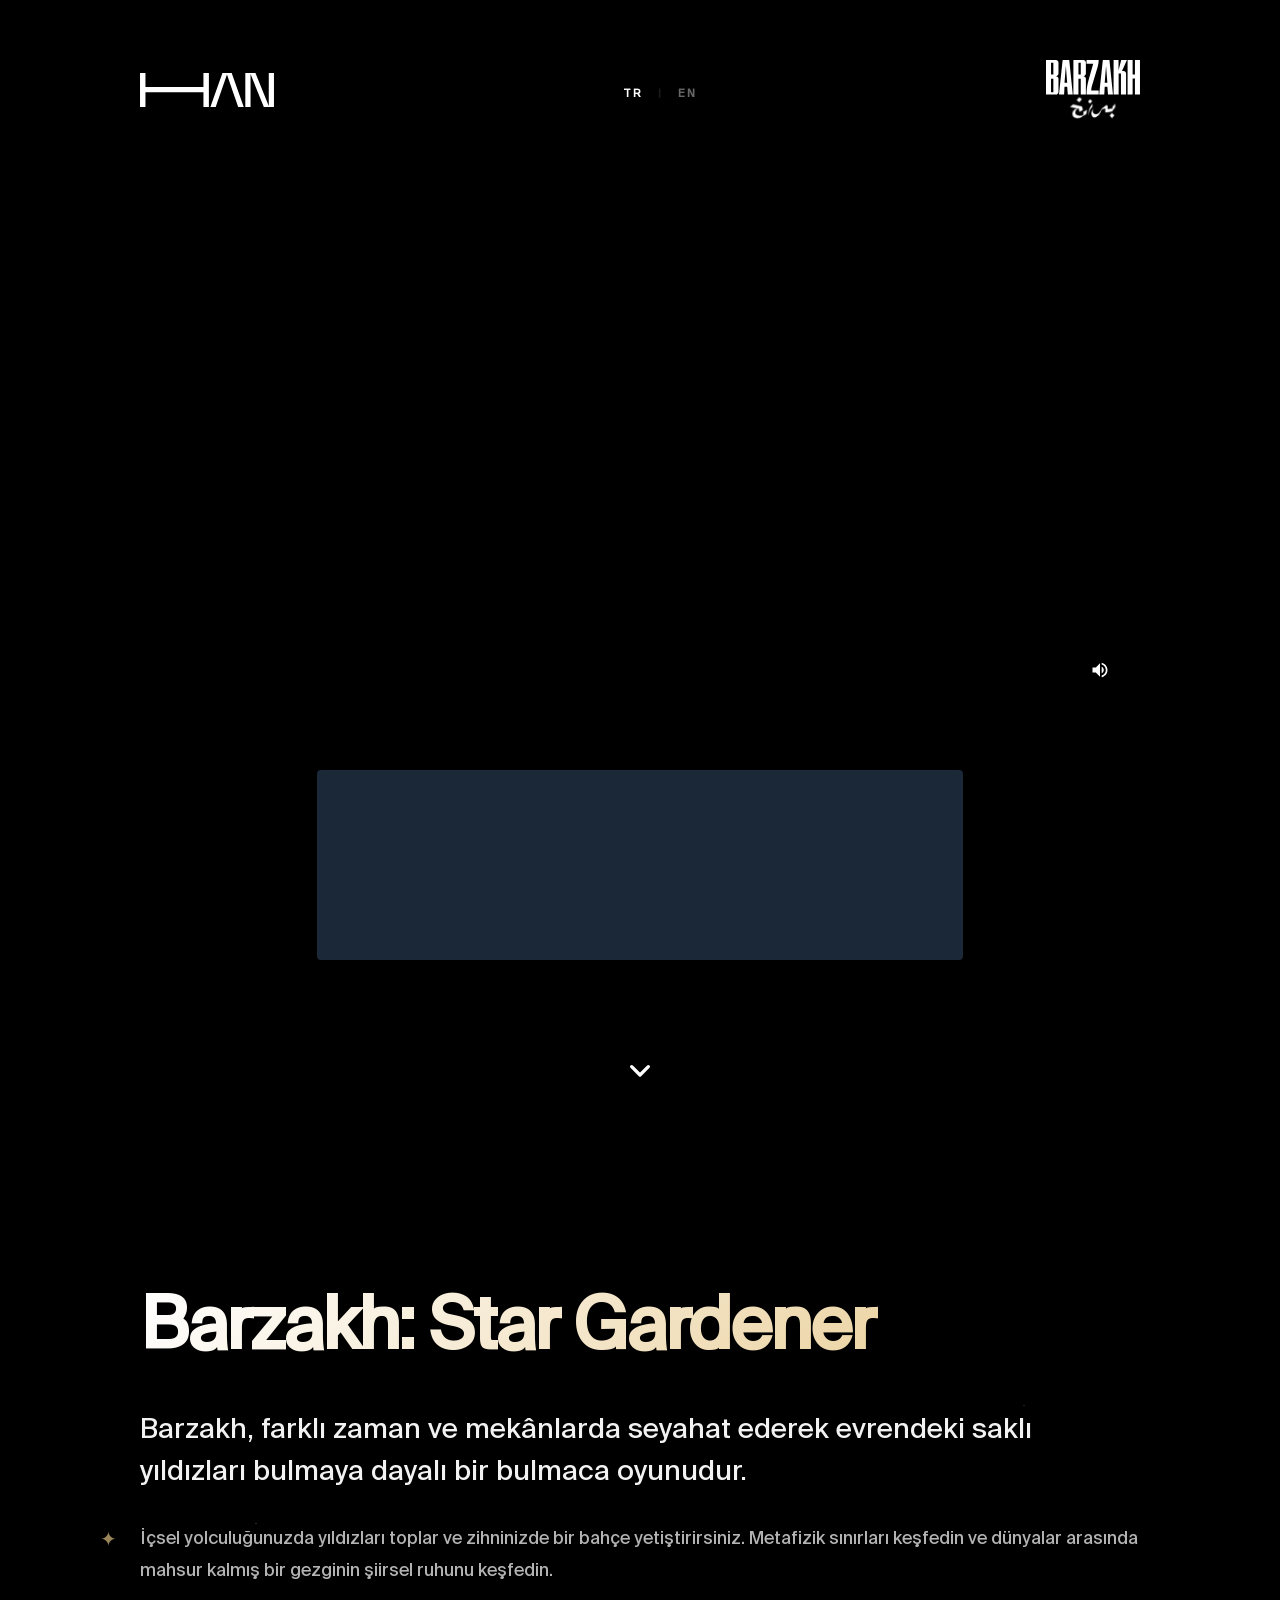
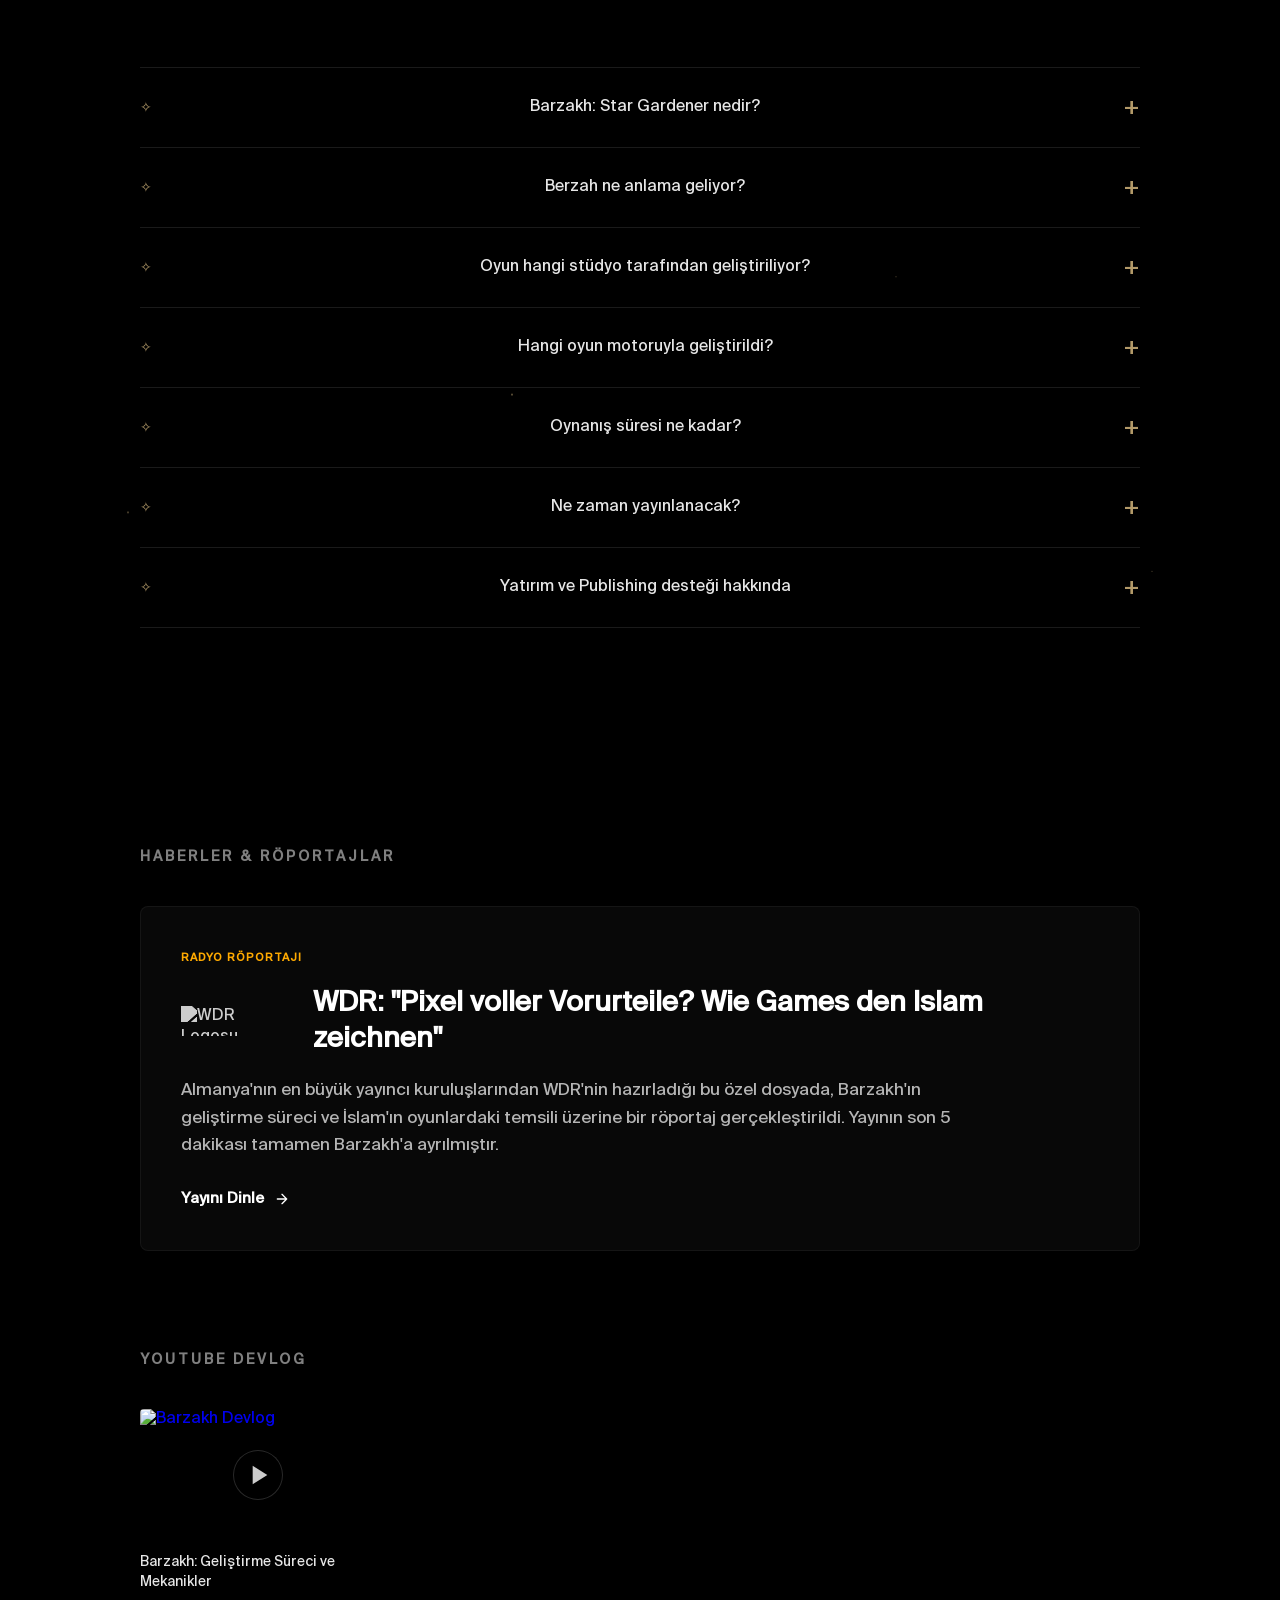
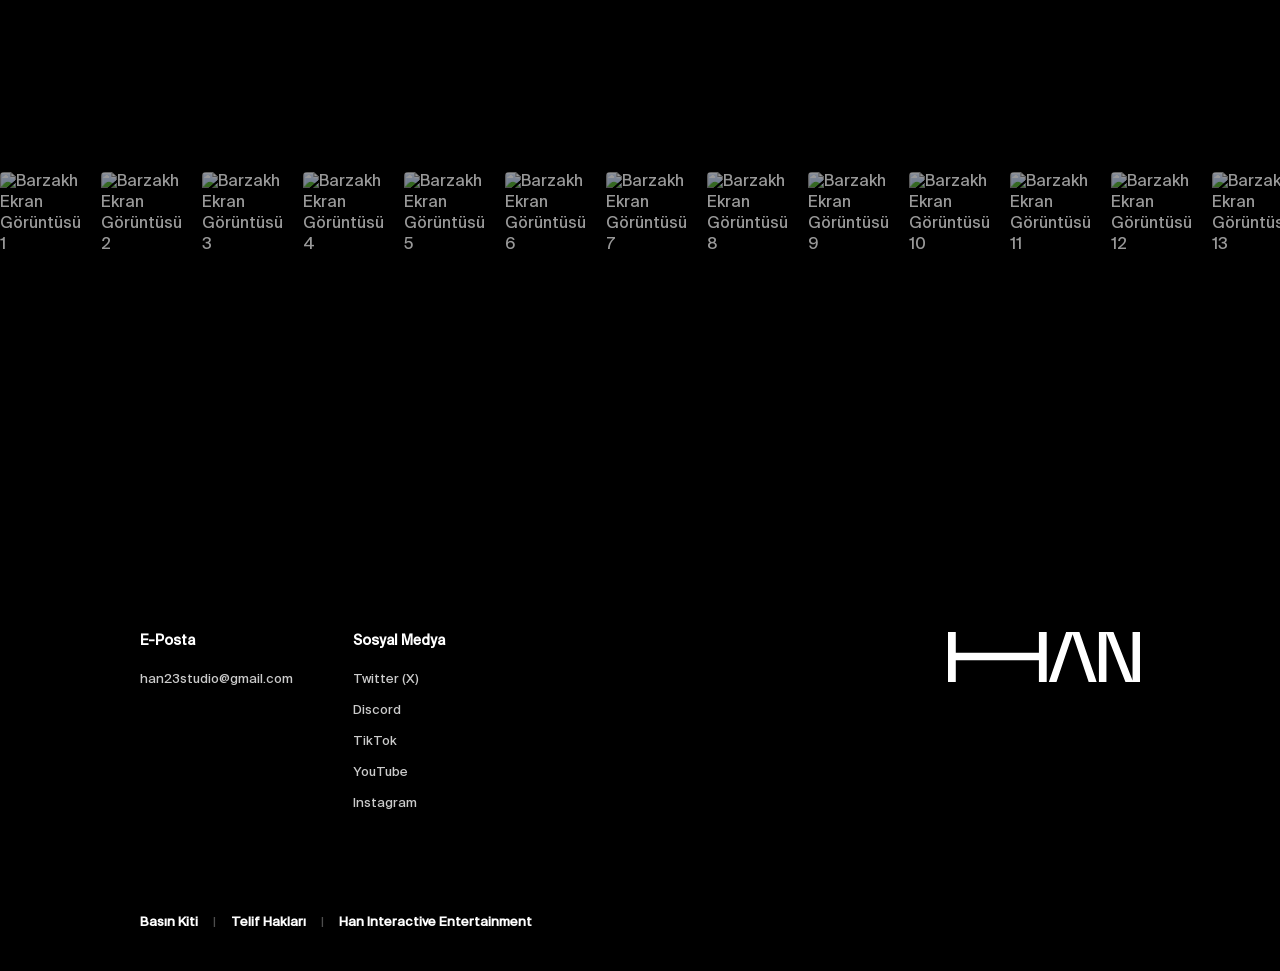
==== index.html @ fa1dc4a6 "Initial Barzakh website" ====
<!-- 
    Hazırlayan: Emirhan Güngörmez
    Email: han23studio@gmail.com
    Zikirler: سُبْحَانَ اللّٰهِ، اَلْحَمْدُ لِلّٰهِ، اَللّٰهُ اَكْبَرُ, اَسْتَغْفِرُ اللّٰهَ
    Bu dosya Emirhan Güngörmez tarafından hazırlanmıştır. İletişim: han23studio@gmail.com
-->
<!DOCTYPE html>
<html lang="tr">

<head>
    <meta charset="UTF-8">
    <meta name="viewport" content="width=device-width, initial-scale=1.0">

    <!-- Primary Meta Tags -->
    <title>Barzakh: Star Gardener | Atmosferik Bulmaca Oyunu - Resmi Web Sitesi</title>
    <meta name="title" content="Barzakh: Star Gardener | Atmosferik Bulmaca Oyunu">
    <meta name="description"
        content="Barzakh: Star Gardener, Küçük Prens'ten ilham alan atmosferik bir bulmaca oyunudur. Farklı zaman ve mekânlarda yıldızları bulun, zihinsel bahçenizi yetiştirin. Unreal Engine 5 ile geliştiriliyor. Q1 2027'de çıkış.">
    <meta name="keywords"
        content="Barzakh, Star Gardener, Yıldız Bahçıvanı, Han Interactive Entertainment, Emirhan Güngörmez, bağımsız oyun, indie game, bulmaca oyunu, puzzle game, atmosferik oyun, Türk yapımı oyun, Unreal Engine 5, Küçük Prens, The Little Prince, tasavvuf, mistisizm, metafizik oyun, Steam oyunu, PC oyunu, 2027 oyunları">
    <meta name="author" content="Emirhan Güngörmez - Han Interactive Entertainment">
    <meta name="robots" content="index, follow, max-image-preview:large, max-snippet:-1, max-video-preview:-1">
    <meta name="googlebot" content="index, follow">
    <link rel="canonical" href="https://barzakh.emirhangungormez.com.tr/">

    <!-- Hreflang for Language Versions -->
    <link rel="alternate" hreflang="tr" href="https://barzakh.emirhangungormez.com.tr/">
    <link rel="alternate" hreflang="en" href="https://barzakh.emirhangungormez.com.tr/en.html">
    <link rel="alternate" hreflang="x-default" href="https://barzakh.emirhangungormez.com.tr/en.html">

    <!-- Open Graph / Facebook -->
    <meta property="og:type" content="website">
    <meta property="og:url" content="https://barzakh.emirhangungormez.com.tr/">
    <meta property="og:title" content="Barzakh: Star Gardener | Atmosferik Bulmaca Oyunu">
    <meta property="og:description"
        content="Küçük Prens'ten ilham alan atmosferik bir bulmaca oyunu. Farklı zaman ve mekânlarda yıldızları bulun, Q1 2027'de Steam'de.">
    <meta property="og:image"
        content="https://shared.akamai.steamstatic.com/store_item_assets/steam/apps/3849950/capsule_616x353.jpg">
    <meta property="og:image:width" content="616">
    <meta property="og:image:height" content="353">
    <meta property="og:image:alt" content="Barzakh: Star Gardener - Atmosferik bulmaca oyunu">
    <meta property="og:locale" content="tr_TR">
    <meta property="og:locale:alternate" content="en_US">
    <meta property="og:site_name" content="Barzakh: Star Gardener">

    <!-- Twitter -->
    <meta name="twitter:card" content="summary_large_image">
    <meta name="twitter:url" content="https://barzakh.emirhangungormez.com.tr/">
    <meta name="twitter:title" content="Barzakh: Star Gardener | Atmosferik Bulmaca Oyunu">
    <meta name="twitter:description"
        content="Küçük Prens'ten ilham alan atmosferik bir bulmaca oyunu. Q1 2027'de Steam'de.">
    <meta name="twitter:image"
        content="https://shared.akamai.steamstatic.com/store_item_assets/steam/apps/3849950/capsule_616x353.jpg">
    <meta name="twitter:image:alt" content="Barzakh: Star Gardener - Atmosferik bulmaca oyunu">
    <meta name="twitter:site" content="@barzakhgame">
    <meta name="twitter:creator" content="@barzakhgame">

    <!-- Additional SEO -->
    <meta name="theme-color" content="#0a0a0a">
    <meta name="msapplication-TileColor" content="#0a0a0a">
    <meta name="application-name" content="Barzakh: Star Gardener">
    <meta name="format-detection" content="telephone=no">
    <meta name="publisher" content="Han Interactive Entertainment">

    <!-- Favicon -->
    <link rel="icon" type="image/x-icon" href="favicon.ico">
    <link rel="shortcut icon" type="image/x-icon" href="favicon.ico">
    <link rel="apple-touch-icon" href="favicon.ico">

    <link rel="stylesheet" href="style.css?v=1.1">

    <!-- JSON-LD Structured Data for Google -->
    <script type="application/ld+json">
    {
        "@context": "https://schema.org",
        "@type": "VideoGame",
        "name": "Barzakh: Star Gardener",
        "alternateName": "Barzakh",
        "description": "Barzakh: Star Gardener, Küçük Prens'ten ilham alan atmosferik bir bulmaca oyunudur. Farklı zaman ve mekânlarda yıldızları bulun ve zihinsel bahçenizi yetiştirin.",
        "url": "https://barzakh.emirhangungormez.com.tr/",
        "image": "https://shared.akamai.steamstatic.com/store_item_assets/steam/apps/3849950/header.jpg",
        "author": {
            "@type": "Person",
            "name": "Emirhan Güngörmez",
            "url": "https://emirhangungormez.com.tr"
        },
        "publisher": {
            "@type": "Organization",
            "name": "Han Interactive Entertainment",
            "url": "https://han.emirhangungormez.com.tr"
        },
        "genre": ["Puzzle", "Adventure", "Indie", "Atmospheric"],
        "gamePlatform": ["PC", "Steam"],
        "applicationCategory": "Game",
        "operatingSystem": "Windows",
        "gameRating": {
            "@type": "Rating",
            "ratingValue": "5",
            "bestRating": "5"
        },
        "datePublished": "2027-03-01",
        "inLanguage": ["tr", "en"],
        "sameAs": [
            "https://store.steampowered.com/app/3849950/Barzakh_Star_Gardener/",
            "https://twitter.com/barzakhgame"
        ]
    }
    </script>

    <script type="application/ld+json">
    {
        "@context": "https://schema.org",
        "@type": "FAQPage",
        "mainEntity": [
            {
                "@type": "Question",
                "name": "Barzakh: Star Gardener nedir?",
                "acceptedAnswer": {
                    "@type": "Answer",
                    "text": "Barzakh: Star Gardener, Tasavvuf mistisizminden ve Küçük Prens'in şiirsel ruhundan ilham alan atmosferik bir bulmaca oyunudur. Oyuncular farklı zaman ve mekânlarda saklı yıldızları arar ve Emir'in içsel yolculuğunu keşfeder."
                }
            },
            {
                "@type": "Question",
                "name": "Barzakh: Star Gardener ne zaman çıkacak?",
                "acceptedAnswer": {
                    "@type": "Answer",
                    "text": "Barzakh: Star Gardener için planlanan çıkış dönemi 2027'nin ilk çeyreğidir. Oyun Steam üzerinden istek listesine eklenebilir."
                }
            },
            {
                "@type": "Question",
                "name": "Barzakh: Star Gardener hangi oyun motoruyla geliştiriliyor?",
                "acceptedAnswer": {
                    "@type": "Answer",
                    "text": "Barzakh: Star Gardener, Unreal Engine 5 ile geliştirilmektedir."
                }
            }
        ]
    }
    </script>

    <script type="application/ld+json">
    {
        "@context": "https://schema.org",
        "@type": "Organization",
        "name": "Han Interactive Entertainment",
        "url": "https://han.emirhangungormez.com.tr/",
        "logo": "https://barzakh.emirhangungormez.com.tr/img/logo/han.svg",
        "sameAs": [
            "https://x.com/barzakhgame",
            "https://www.youtube.com/@han23studio",
            "https://www.instagram.com/han23studio/",
            "https://www.tiktok.com/@han23studio"
        ],
        "contactPoint": {
            "@type": "ContactPoint",
            "email": "han23studio@gmail.com",
            "contactType": "business inquiries"
        }
    }
    </script>

    <!-- GSAP & Lenis -->
    <script src="https://cdnjs.cloudflare.com/ajax/libs/gsap/3.11.4/gsap.min.js"></script>
    <script src="https://cdnjs.cloudflare.com/ajax/libs/gsap/3.11.4/ScrollTrigger.min.js"></script>
    <script src="https://cdn.jsdelivr.net/npm/lenis@latest/dist/lenis.min.js"></script>
</head>

<body>
    <!-- Background Video -->
    <div class="video-bg-container">
        <video src="video/background.mp4" autoplay loop muted playsinline class="bg-video"></video>
        <div class="overlay"></div>
    </div>

    <!-- Main Content Wrapper -->
    <main class="content-wrapper">
        <!-- Hero Section -->
        <section class="hero-section">
            <div class="container-narrow header-nav">
                <div class="studio-logo">
                    <img src="img/logo/han.svg" alt="Han Interactive Logo">
                </div>
                <div class="lang-switcher">
                    <a href="index.html" class="active">TR</a>
                    <span>|</span>
                    <a href="en.html">EN</a>
                </div>
                <div class="game-logo">
                    <img src="img/logo/logo.svg" alt="Barzakh Logosu">
                </div>
            </div>

            <div class="central-content">
                <div class="video-frame container-narrow">
                    <div class="custom-video-player" id="mainPlayer">
                        <video autoplay loop muted playsinline preload="auto" class="main-video">
                            <source src="video/gameplay.mp4?v=1.1" type="video/mp4">
                            Tarayıcınız video etiketini desteklemiyor.
                        </video>
                        <div class="video-overlay">
                            <button class="play-center-btn" id="playBtn">
                                <svg class="icon-play" viewBox="0 0 24 24" fill="currentColor">
                                    <path d="M8 5v14l11-7z" />
                                </svg>
                                <svg class="icon-pause" viewBox="0 0 24 24" fill="currentColor" style="display:none;">
                                    <path d="M6 19h4V5H6v14zm8-14v14h4V5h-4z" />
                                </svg>
                            </button>
                            <button class="mute-corner-btn" id="muteBtn">
                                <svg class="icon-unmute" viewBox="0 0 24 24" fill="currentColor">
                                    <path
                                        d="M16.5 12c0-1.77-1.02-3.29-2.5-4.03v8.05c1.48-.73 2.5-2.25 2.5-4.02zM14 3.23v2.06c2.89.86 5 3.54 5 6.71s-2.11 5.85-5 6.71v2.06c4.01-.91 7-4.49 7-8.77s-2.99-7.86-7-8.77zM3 9v6h4l5 5V4L7 9H3z" />
                                </svg>
                                <svg class="icon-mute" viewBox="0 0 24 24" fill="currentColor" style="display:none;">
                                    <path
                                        d="M16.5 12c0-1.77-1.02-3.29-2.5-4.03v1.79l2.48 2.48c.01-.08.02-.16.02-.24zM19 12c0 .94-.2 1.82-.54 2.64l1.51 1.51C20.63 14.91 21 13.5 21 12c0-4.28-2.99-7.86-7-8.77v2.06c2.89.86 5 3.54 5 6.71zM4.27 3L3 4.27 7.73 9H3v6h4l5 5v-6.73l4.25 4.25c-.67.52-1.42.93-2.25 1.18v2.06c1.38-.31 2.63-.95 3.69-1.81L19.73 21 21 19.73l-9-9L4.27 3zM12 4L9.91 6.09 12 8.18V4z" />
                                </svg>
                            </button>
                        </div>
                    </div>
                </div>

                <!-- Steam Store Widget -->
                <div class="steam-official-widget">
                    <iframe src="https://store.steampowered.com/widget/3849950/" frameborder="0" width="646"
                        height="190"></iframe>
                </div>
            </div>

            <div class="scroll-down" onclick="lenis.scrollTo('#about-section')">
                <svg viewBox="0 0 24 24" fill="none" xmlns="http://www.w3.org/2000/svg">
                    <path d="M7 10L12 15L17 10" stroke="white" stroke-width="2" stroke-linecap="round"
                        stroke-linejoin="round" />
                </svg>
            </div>
        </section>



        <!-- About Us Section -->
        <section id="about-section" class="about-section-new">
            <div class="container-narrow about-container">
                <h1>Barzakh: Star Gardener</h1>
                <h2 class="sub-title-main">Barzakh, farklı zaman ve mekânlarda seyahat ederek evrendeki saklı yıldızları
                    bulmaya dayalı bir bulmaca oyunudur.</h2>
                <div class="about-description">
                    <p>İçsel yolculuğunuzda yıldızları toplar ve zihninizde bir bahçe yetiştirirsiniz. Metafizik
                        sınırları keşfedin ve dünyalar arasında mahsur kalmış bir gezginin şiirsel ruhunu keşfedin.</p>
                </div>

                <div class="faq-accordion">
                    <details class="faq-item">
                        <summary>Barzakh: Star Gardener nedir?</summary>
                        <p>Barzakh: Star Gardener, Tasavvuf mistisizminden ve Antoine de Saint-Exupéry'nin ölümsüz eseri
                            Küçük Prens'in şiirsel ruhundan ilham alan atmosferik bir bulmaca oyunudur. Oyuncular, uçak
                            kazasından sonra gizemli bir çölde mahsur kalan Emir'in rolüne bürünür. Farklı zaman ve
                            mekânlarda saklı yıldızları arayarak, hem dış dünyayı hem de kendi iç evrenini keşfeden
                            metafiziksel bir yolculuğa çıkar. Her yıldız, Emir'in zihnindeki bahçeye ekilen bir tohum
                            olur ve oyuncuyu hikâyenin derinliklerine doğru çeker.</p>
                    </details>
                    <details class="faq-item">
                        <summary>Berzah ne anlama geliyor?</summary>
                        <p>Berzah, Arapça kökenli bir kelime olup İslam mistisizminde dünya hayatı ile ahiret arasındaki
                            görünmez perde veya geçiş alanı anlamına gelir. Tasavvufta bu kavram, fiziksel ve ruhani
                            âlemler arasındaki ince sınırı temsil eder. Oyunda Berzah, Emir'in ruhsal yolculuğunu,
                            evrenler arasındaki arayışını ve kendiyle yüzleşmesini simgeler. Bu mistik kavram, oyunun
                            hem görsel estetiğine hem de anlatı yapısına derinlik katmaktadır.</p>
                    </details>
                    <details class="faq-item">
                        <summary>Oyun hangi stüdyo tarafından geliştiriliyor?</summary>
                        <p>Barzakh: Star Gardener, bağımsız oyun geliştirici <strong>Emirhan Güngörmez</strong>
                            tarafından <strong>Han Interactive Entertainment</strong> çatısı altında solo olarak
                            geliştirilmektedir. Emirhan, oyun tasarımı, programlama, görsel tasarım ve hikâye yazarlığı
                            dahil tüm geliştirme süreçlerini tek başına yürütmektedir. Bu yaklaşım, oyunun tutarlı bir
                            vizyona sahip olmasını ve kişisel bir dokunuşla oyunculara ulaşmasını sağlamaktadır.</p>
                    </details>
                    <details class="faq-item">
                        <summary>Hangi oyun motoruyla geliştirildi?</summary>
                        <p>Barzakh, <strong>Unreal Engine 5</strong> kullanılarak geliştirilmektedir. Bu son teknoloji
                            oyun motoru, Lumen global aydınlatma sistemi ve Nanite virtualized geometry teknolojisi
                            sayesinde sinematik kalitede görseller sunmaktadır. UE5'in güçlü araçları, Barzakh'ın
                            sürrealist ve metafizik atmosferini yaratmak için ideal bir platform oluşturmaktadır.</p>
                    </details>
                    <details class="faq-item">
                        <summary>Oynanış süresi ne kadar?</summary>
                        <p>Barzakh: Star Gardener, yaklaşık <strong>2-3 saatlik</strong> yoğun ve anlamlı bir oynanış
                            deneyimi sunacak şekilde tasarlanmaktadır. Bu süre, oyuncuların hikâyeyi tam olarak
                            deneyimlemesi, bulmacaları çözmesi ve oyunun atmosferine kendilerini kaptırması için
                            optimize edilmiştir. Kalite, nicelikten önce gelmektedir; her an değerli ve unutulmaz olacak
                            şekilde tasarlanmıştır.</p>
                    </details>
                    <details class="faq-item">
                        <summary>Ne zaman yayınlanacak?</summary>
                        <p>Oyunun resmi çıkış tarihi <strong>2027'nin ilk çeyreği (Q1 2027)</strong> olarak
                            planlanmaktadır. Geliştirme süreci, oyunun kalitesinden ödün vermeden ilerlemektedir. En
                            güncel haberler ve geliştirme günlükleri için <strong>Twitter (X)</strong>,
                            <strong>Discord</strong> ve <strong>YouTube</strong> hesaplarımızı takip edebilirsiniz.
                            Steam istek listesine ekleyerek çıkış tarihinde bildirim alabilirsiniz!
                        </p>
                    </details>
                    <details class="faq-item">
                        <summary>Yatırım ve Publishing desteği hakkında</summary>
                        <p>Barzakh: Star Gardener için yatırım ve publishing ortaklığı arayışımız aktif olarak devam
                            etmektedir. Doğru bir yayıncı veya yatırımcı ortaklığı, oyunun prodüksiyon kalitesini,
                            pazarlama erişimini ve platform çeşitliliğini önemli ölçüde artırabilir. Ses tasarımı,
                            müzik, lokalizasyon ve QA süreçlerinde profesyonel destek almak hedeflerimiz arasındadır.
                        </p>
                        <p style="margin-top: 12px;">Ancak herhangi bir dış destek alınmasa dahi, Barzakh temel
                            vizyonundan ve şiirsel özünden taviz vermeden oyunculara ulaşacaktır. Oyun, bağımsız ruhunu
                            koruyarak tamamlanacaktır.</p>
                        <p style="margin-top: 15px;"><strong>Publishing ve iş birliği için iletişim:</strong> <a
                                href="mailto:han23studio@gmail.com"
                                style="color: rgba(255, 220, 150, 0.9);">han23studio@gmail.com</a></p>
                    </details>
                </div>
            </div>
        </section>
        <!-- News Section -->
        <section id="news-section" class="news-section">
            <div class="container-narrow">
                <h2 class="section-title">Haberler & Röportajlar</h2>
                <div class="news-grid">
                    <div class="news-card">
                        <div class="news-content">
                            <span class="news-tag">Radyo Röportajı</span>
                            <div class="news-header">
                                <img src="https://www1.wdr.de/resources/img/wdr/logo/wdr_logo.svg" alt="WDR Logosu"
                                    class="news-brand-logo">
                                <h3>WDR: "Pixel voller Vorurteile? Wie Games den Islam zeichnen"</h3>
                            </div>
                            <p>Almanya'nın en büyük yayıncı kuruluşlarından WDR'nin hazırladığı bu özel dosyada,
                                Barzakh'ın geliştirme süreci ve İslam'ın oyunlardaki temsili üzerine bir röportaj
                                gerçekleştirildi. Yayının son 5 dakikası tamamen Barzakh'a ayrılmıştır.</p>
                            <a href="https://www1.wdr.de/radio/wdr5/sendungen/lebenszeichen/wie-games-den-islam-zeichnen-100.html#:~:text=Viele%20Games%20zeigen%20Muslime%20als,erkl%C3%A4ren%20und%20Ber%C3%BChrungspunkte%20zu%20schaffen."
                                target="_blank" class="news-link">
                                Yayını Dinle
                                <svg viewBox="0 0 24 24" fill="none" xmlns="http://www.w3.org/2000/svg" width="16"
                                    height="16">
                                    <path d="M5 12h14m-7-7l7 7-7 7" stroke="currentColor" stroke-width="2"
                                        stroke-linecap="round" stroke-linejoin="round" />
                                </svg>
                            </a>
                        </div>
                    </div>
                </div>
            </div>
        </section>

        <!-- Devlog Section -->
        <section id="devlog-section" class="news-section" style="padding-top: 0;">
            <div class="container-narrow">
                <h2 class="section-title">YouTube Devlog</h2>
                <div class="video-grid">
                    <a href="https://www.youtube.com/watch?v=dhsVbxH0BX4&t" target="_blank" class="video-card">
                        <div class="devlog-thumbnail">
                            <img src="https://img.youtube.com/vi/dhsVbxH0BX4/maxresdefault.jpg" alt="Barzakh Devlog">
                            <div class="play-overlay">
                                <svg viewBox="0 0 24 24" fill="currentColor" width="32" height="32">
                                    <path d="M8 5v14l11-7z" />
                                </svg>
                            </div>
                        </div>
                        <h3 class="video-title">Barzakh: Geliştirme Süreci ve Mekanikler</h3>
                    </a>
                    <!-- Gelecek videolar için yer tutucu alanlar -->
                </div>
            </div>
        </section>

        <section id="gallery-section" class="gallery-section-new">
            <div class="photo-gallery">
                <img src="https://shared.akamai.steamstatic.com/store_item_assets/steam/apps/3849950/1ad38ac4e50da80ff5eefc482cd856a1ffb41e84/ss_1ad38ac4e50da80ff5eefc482cd856a1ffb41e84.1920x1080.jpg"
                    alt="Barzakh Ekran Görüntüsü 1" loading="lazy">
                <img src="https://shared.akamai.steamstatic.com/store_item_assets/steam/apps/3849950/76e8b17ea33e984e2f0d27e01e3b40aaf64c4efa/ss_76e8b17ea33e984e2f0d27e01e3b40aaf64c4efa.1920x1080.jpg"
                    alt="Barzakh Ekran Görüntüsü 2" loading="lazy">
                <img src="https://shared.akamai.steamstatic.com/store_item_assets/steam/apps/3849950/e5718e46983fd5fa14628e8bccc7e39004843169/ss_e5718e46983fd5fa14628e8bccc7e39004843169.1920x1080.jpg"
                    alt="Barzakh Ekran Görüntüsü 3" loading="lazy">
                <img src="https://shared.akamai.steamstatic.com/store_item_assets/steam/apps/3849950/b17c181b199a2d01db129ea48da59e91502fdbe8/ss_b17c181b199a2d01db129ea48da59e91502fdbe8.1920x1080.jpg"
                    alt="Barzakh Ekran Görüntüsü 4" loading="lazy">
                <img src="https://shared.akamai.steamstatic.com/store_item_assets/steam/apps/3849950/a26e5159331029d1a8d2bb8bc5fcf0c1f23ad7a1/ss_a26e5159331029d1a8d2bb8bc5fcf0c1f23ad7a1.1920x1080.jpg"
                    alt="Barzakh Ekran Görüntüsü 5" loading="lazy">
                <img src="https://shared.akamai.steamstatic.com/store_item_assets/steam/apps/3849950/1ff861a715651967d7e391915cbc1de0d195ba75/ss_1ff861a715651967d7e391915cbc1de0d195ba75.1920x1080.jpg"
                    alt="Barzakh Ekran Görüntüsü 6" loading="lazy">
                <img src="https://shared.akamai.steamstatic.com/store_item_assets/steam/apps/3849950/94064a2cdcc64b4563f165d4ca4869a1d706505b/ss_94064a2cdcc64b4563f165d4ca4869a1d706505b.1920x1080.jpg"
                    alt="Barzakh Ekran Görüntüsü 7" loading="lazy">
                <img src="https://shared.akamai.steamstatic.com/store_item_assets/steam/apps/3849950/77a9373d5f2ef2e32f333ce68f8c548a8d2ceefb/ss_77a9373d5f2ef2e32f333ce68f8c548a8d2ceefb.1920x1080.jpg"
                    alt="Barzakh Ekran Görüntüsü 8" loading="lazy">
                <img src="https://shared.akamai.steamstatic.com/store_item_assets/steam/apps/3849950/d4722b24b46daf1932335abec9997f668c63980b/ss_d4722b24b46daf1932335abec9997f668c63980b.1920x1080.jpg"
                    alt="Barzakh Ekran Görüntüsü 9" loading="lazy">
                <img src="https://shared.akamai.steamstatic.com/store_item_assets/steam/apps/3849950/629c227f7720cbbcd5533c2539f3c21e6bac807c/ss_629c227f7720cbbcd5533c2539f3c21e6bac807c.1920x1080.jpg"
                    alt="Barzakh Ekran Görüntüsü 10" loading="lazy">
                <img src="https://shared.akamai.steamstatic.com/store_item_assets/steam/apps/3849950/c5fd383488ebcd3116d070364042dbc096ce756b/ss_c5fd383488ebcd3116d070364042dbc096ce756b.1920x1080.jpg"
                    alt="Barzakh Ekran Görüntüsü 11" loading="lazy">
                <img src="https://shared.akamai.steamstatic.com/store_item_assets/steam/apps/3849950/f9c466d2a9928fa761d43a1d29dc4a2372423cc9/ss_f9c466d2a9928fa761d43a1d29dc4a2372423cc9.1920x1080.jpg"
                    alt="Barzakh Ekran Görüntüsü 12" loading="lazy">
                <img src="https://shared.akamai.steamstatic.com/store_item_assets/steam/apps/3849950/69e80b5915e22aabd02376717e2d76ce362189e5/ss_69e80b5915e22aabd02376717e2d76ce362189e5.1920x1080.jpg"
                    alt="Barzakh Ekran Görüntüsü 13" loading="lazy">
                <img src="https://shared.akamai.steamstatic.com/store_item_assets/steam/apps/3849950/1c65e294a5dd6db7e7cf3d94a93ac1bc3e42e994/ss_1c65e294a5dd6db7e7cf3d94a93ac1bc3e42e994.1920x1080.jpg"
                    alt="Barzakh Ekran Görüntüsü 14" loading="lazy">
                <img src="https://shared.akamai.steamstatic.com/store_item_assets/steam/apps/3849950/84d7ccac61e94e829cbf9aab7d00a71c84e19be2/ss_84d7ccac61e94e829cbf9aab7d00a71c84e19be2.1920x1080.jpg"
                    alt="Barzakh Ekran Görüntüsü 15" loading="lazy">
            </div>
        </section>

        <!-- Footer Info -->
        <footer class="minimal-footer">
            <div class="container-narrow footer-top-row">
                <div class="footer-col">
                    <h3>E-posta</h3>
                    <p><a href="mailto:han23studio@gmail.com">han23studio@gmail.com</a></p>
                </div>
                <div class="footer-col">
                    <h3>Sosyal Medya</h3>
                    <div class="social-links-footer">
                        <a href="https://x.com/barzakhgame" target="_blank">Twitter (X)</a>
                        <a href="https://discord.gg/J2rBFcdk4m" target="_blank">Discord</a>
                        <a href="https://www.tiktok.com/@han23studio" target="_blank">TikTok</a>
                        <a href="https://www.youtube.com/@han23studio" target="_blank">YouTube</a>
                        <a href="https://www.instagram.com/han23studio/" target="_blank">Instagram</a>
                    </div>
                </div>
                <div class="footer-col logo-col">
                    <img src="img/logo/han.svg" alt="Han Logo" class="footer-logo">
                </div>
            </div>
            <div class="container-narrow footer-bottom-row">
                <a href="https://drive.google.com/drive/folders/1tqa_NLki3Ngxdoj_xxABQ6qzS2KyBMaJ?usp=sharing"
                    target="_blank" class="privacy-link">Basın Kiti</a>
                <span class="footer-divider">|</span>
                <a href="privacy.html" class="privacy-link">Telif Hakları</a>
                <span class="footer-divider">|</span>
                <a href="https://han.emirhangungormez.com.tr/" target="_blank" class="privacy-link">Han Interactive
                    Entertainment</a>
            </div>
        </footer>
    </main>

    <div id="lightbox" class="lightbox">
        <span class="close-btn">&times;</span>
        <img class="lightbox-content" id="lightbox-img">
    </div>

    <script src="steam-assets.js"></script>
    <script src="script.js?v=1.1"></script>
</body>

</html>
---- style.css ----
@font-face {
    font-family: 'Suisse International Book';
    src: url('fonts/Suisse_Intl_Book.ttf') format('truetype');
    font-weight: normal;
    font-style: normal;
}

/* Base Styles */
* {
    margin: 0;
    padding: 0;
    box-sizing: border-box;
}

body {
    background: #000;
    min-height: 100vh;
    font-family: 'Suisse International Book', sans-serif;
    color: #fff;
    overflow-x: hidden;
}

/* Layout Utilities */
.container-narrow {
    max-width: 1000px;
    margin: 0 auto;
    width: 100%;
}

/* Fixed Background Video */
.video-bg-container {
    position: fixed;
    top: 0;
    left: 0;
    width: 100%;
    height: 100%;
    z-index: -1;
    overflow: hidden;
}

.bg-video {
    width: 100%;
    height: 100%;
    object-fit: cover;
    filter: brightness(0.4);
}

.overlay {
    position: absolute;
    top: 0;
    left: 0;
    width: 100%;
    height: 100%;
    background: radial-gradient(circle, transparent 20%, rgba(0, 0, 0, 0.4) 100%);
}

/* Content Wrapper */
.content-wrapper {
    position: relative;
    z-index: 1;
}

/* Hero Section */
.hero-section {
    min-height: 100vh;
    width: 100%;
    display: flex;
    flex-direction: column;
    justify-content: space-between;
    padding: 60px 0;
    position: relative;
}

.header-nav {
    display: flex;
    justify-content: space-between;
    align-items: center;
    position: relative;
}

.studio-logo img {
    height: 35px;
    width: auto;
    object-fit: contain;
}

.lang-switcher {
    display: flex;
    gap: 15px;
    align-items: center;
    font-size: 11px;
    font-weight: 700;
    letter-spacing: 2px;
    text-transform: uppercase;
}

.lang-switcher a {
    color: rgba(255, 255, 255, 0.4);
    text-decoration: none;
    transition: color 0.3s ease;
}

.lang-switcher a:hover,
.lang-switcher a.active {
    color: #fff;
}

.lang-switcher span {
    color: rgba(255, 255, 255, 0.1);
}

.game-logo img {
    height: 60px;
    width: auto;
    object-fit: contain;
}

.central-content {
    flex-grow: 1;
    display: flex;
    flex-direction: column;
    justify-content: center;
    align-items: center;
    padding: 20px 0;
    width: 100%;
}

.video-frame {
    width: 100%;
    max-width: 1000px;
    aspect-ratio: 16 / 9;
    box-shadow: none;
    border: none;
    margin-bottom: 30px;
    overflow: hidden;
    position: relative;
    border-radius: 4px;
}

.custom-video-player {
    position: relative;
    width: 100%;
    height: 100%;
    cursor: pointer;
}

.main-video {
    width: 100%;
    height: 100%;
    object-fit: contain;
    object-position: center center;
    display: block;
}

.video-overlay {
    position: absolute;
    top: 0;
    left: 0;
    width: 100%;
    height: 100%;
    display: flex;
    justify-content: center;
    align-items: center;
    background: rgba(0, 0, 0, 0);
    transition: background 0.3s ease;
}

.custom-video-player:hover .video-overlay {
    background: rgba(0, 0, 0, 0.1);
}

.play-center-btn {
    background: rgba(255, 255, 255, 0.1);
    backdrop-filter: blur(10px);
    border: 1px solid rgba(255, 255, 255, 0.2);
    color: white;
    width: 80px;
    height: 80px;
    border-radius: 50%;
    display: flex;
    justify-content: center;
    align-items: center;
    cursor: pointer;
    transition: all 0.3s ease;
    opacity: 0;
    transform: scale(0.8);
}

.custom-video-player:hover .play-center-btn {
    opacity: 1;
    transform: scale(1);
}

.play-center-btn:hover {
    background: rgba(255, 255, 255, 0.2);
    transform: scale(1.1) !important;
}

.play-center-btn svg {
    width: 40px;
    height: 40px;
}

.mute-corner-btn {
    position: absolute;
    bottom: 20px;
    right: 20px;
    background: rgba(0, 0, 0, 0.5);
    border: none;
    color: white;
    width: 40px;
    height: 40px;
    border-radius: 50%;
    display: flex;
    justify-content: center;
    align-items: center;
    cursor: pointer;
    transition: background 0.3s ease;
}

.mute-corner-btn:hover {
    background: rgba(0, 0, 0, 0.8);
}

.mute-corner-btn svg {
    width: 20px;
    height: 20px;
}

/* Steam Official Widget Styling */
.steam-official-widget {
    margin: 30px auto 50px;
    width: 100%;
    max-width: 646px;
    display: flex;
    justify-content: center;
    position: relative;
    z-index: 10;
}

.steam-official-widget iframe {
    box-shadow: 0 10px 30px rgba(0, 0, 0, 0.5);
    border-radius: 4px;
    background: #1b2838;
}

@media (max-width: 700px) {
    .steam-official-widget {
        max-width: 100%;
        width: 100%;
        overflow-x: hidden;
    }

    .steam-official-widget iframe {
        width: 100% !important;
        height: 190px !important;
        border: none;
    }
}

.scroll-down {
    display: flex;
    justify-content: center;
    cursor: pointer;
    animation: bounce 2s infinite;
    padding: 20px 0;
}

.scroll-down svg {
    width: 40px;
    height: 40px;
}

@keyframes bounce {

    0%,
    20%,
    50%,
    80%,
    100% {
        transform: translateY(0);
    }

    40% {
        transform: translateY(-10px);
    }

    60% {
        transform: translateY(-5px);
    }
}

/* News Section */
.news-section {
    padding: 100px 0;
    background: transparent;
}

.section-title {
    font-size: 14px;
    text-transform: uppercase;
    letter-spacing: 3px;
    color: rgba(255, 255, 255, 0.5);
    margin-bottom: 40px;
    text-align: left;
}

.news-grid {
    display: grid;
    grid-template-columns: 1fr;
    gap: 30px;
}

.news-card {
    background: rgba(255, 255, 255, 0.03);
    border: 1px solid rgba(255, 255, 255, 0.05);
    border-radius: 8px;
    padding: 40px;
    transition: all 0.4s cubic-bezier(0.165, 0.84, 0.44, 1);
}

.news-card:hover {
    background: rgba(255, 255, 255, 0.05);
    border-color: rgba(255, 255, 255, 0.1);
    transform: translateY(-5px);
}

.news-tag {
    display: inline-block;
    font-size: 11px;
    font-weight: 700;
    text-transform: uppercase;
    letter-spacing: 1px;
    color: #ffaa00;
    margin-bottom: 20px;
}

.news-header {
    display: flex;
    align-items: center;
    gap: 20px;
    margin-bottom: 20px;
}

.news-brand-logo {
    height: 30px;
    width: auto;
    filter: brightness(0) invert(1);
    opacity: 0.8;
}

.news-card h3 {
    font-size: 28px;
    font-weight: 700;
    margin: 0;
}

.news-card p {
    font-size: 17px;
    line-height: 1.6;
    color: rgba(255, 255, 255, 0.7);
    margin-bottom: 30px;
    max-width: 800px;
}

.news-link {
    display: inline-flex;
    align-items: center;
    gap: 10px;
    color: #fff;
    text-decoration: none;
    font-weight: 600;
    font-size: 15px;
    transition: gap 0.3s ease;
}

.news-link:hover {
    gap: 15px;
}

/* Devlog Section */
.video-grid {
    display: grid;
    grid-template-columns: repeat(4, 1fr);
    gap: 20px;
}

.video-card {
    text-decoration: none;
    display: block;
    transition: transform 0.3s ease;
}

.video-card:hover {
    transform: translateY(-5px);
}

.video-title {
    font-size: 14px;
    font-weight: 500;
    color: rgba(255, 255, 255, 0.9);
    margin-top: 12px;
    line-height: 1.4;
    transition: color 0.3s ease;
}

.video-card:hover .video-title {
    color: #fff;
}

.devlog-thumbnail {
    position: relative;
    width: 100%;
    aspect-ratio: 16 / 9;
    overflow: hidden;
    border-radius: 4px;
    background: #000;
}

.devlog-thumbnail img {
    width: 100%;
    height: 100%;
    object-fit: cover;
    transition: transform 0.5s ease;
}

.video-card:hover .devlog-thumbnail img {
    transform: scale(1.05);
}

.play-overlay {
    position: absolute;
    top: 50%;
    left: 50%;
    transform: translate(-50%, -50%);
    width: 50px;
    height: 50px;
    background: rgba(0, 0, 0, 0.5);
    backdrop-filter: blur(5px);
    border-radius: 50%;
    display: flex;
    justify-content: center;
    align-items: center;
    color: #fff;
    opacity: 0.8;
    transition: all 0.3s ease;
    border: 1px solid rgba(255, 255, 255, 0.2);
}

.video-card:hover .play-overlay {
    opacity: 1;
    background: #fff;
    color: #000;
}

/* About Section */
.about-section-new {
    padding: 120px 0;
    background: transparent;
    position: relative;
    overflow: hidden;
}

/* Subtle star particles background */
.about-section-new::before {
    content: '';
    position: absolute;
    top: 0;
    left: 0;
    right: 0;
    bottom: 0;
    background-image:
        radial-gradient(1px 1px at 20% 30%, rgba(255, 220, 150, 0.4) 0%, transparent 100%),
        radial-gradient(1px 1px at 80% 20%, rgba(255, 220, 150, 0.3) 0%, transparent 100%),
        radial-gradient(1.5px 1.5px at 40% 70%, rgba(255, 220, 150, 0.5) 0%, transparent 100%),
        radial-gradient(1px 1px at 70% 60%, rgba(255, 220, 150, 0.3) 0%, transparent 100%),
        radial-gradient(1.5px 1.5px at 10% 80%, rgba(255, 220, 150, 0.4) 0%, transparent 100%),
        radial-gradient(1px 1px at 90% 85%, rgba(255, 220, 150, 0.3) 0%, transparent 100%);
    animation: starTwinkle 8s ease-in-out infinite;
    pointer-events: none;
    z-index: 0;
}

@keyframes starTwinkle {

    0%,
    100% {
        opacity: 0.6;
    }

    50% {
        opacity: 1;
    }
}

.about-container {
    position: relative;
    z-index: 1;
}

.about-container h1 {
    font-size: 72px;
    font-weight: 700;
    margin-bottom: 40px;
    letter-spacing: -2px;
    line-height: 1.1;
    background: linear-gradient(135deg, #fff 0%, rgba(255, 220, 150, 0.9) 50%, #fff 100%);
    background-size: 200% 200%;
    -webkit-background-clip: text;
    -webkit-text-fill-color: transparent;
    background-clip: text;
    animation: shimmer 6s ease-in-out infinite;
}

@keyframes shimmer {

    0%,
    100% {
        background-position: 0% 50%;
    }

    50% {
        background-position: 100% 50%;
    }
}

.sub-title-main {
    font-size: 28px;
    font-weight: 400;
    line-height: 1.5;
    margin-bottom: 30px;
    color: rgba(255, 255, 255, 0.95);
}

.about-description {
    font-size: 18px;
    line-height: 1.8;
    color: rgba(255, 255, 255, 0.7);
    margin-bottom: 80px;
    position: relative;
}

.about-description::before {
    content: '✦';
    position: absolute;
    left: -40px;
    top: 0;
    color: rgba(255, 220, 150, 0.6);
    font-size: 20px;
    animation: starPulse 3s ease-in-out infinite;
}

@keyframes starPulse {

    0%,
    100% {
        opacity: 0.4;
        transform: scale(1);
    }

    50% {
        opacity: 1;
        transform: scale(1.2);
    }
}

.faq-accordion {
    display: flex;
    flex-direction: column;
    gap: 0;
}

.faq-item {
    border-bottom: 1px solid rgba(255, 255, 255, 0.1);
    overflow: hidden;
}

.faq-item:first-child {
    border-top: 1px solid rgba(255, 255, 255, 0.1);
}

.faq-item summary {
    font-size: 16px;
    color: rgba(255, 255, 255, 0.9);
    padding: 24px 0;
    cursor: pointer;
    list-style: none;
    display: flex;
    align-items: center;
    justify-content: space-between;
    gap: 20px;
    transition: color 0.3s ease;
    font-weight: 500;
}

.faq-item summary::-webkit-details-marker {
    display: none;
}

.faq-item summary::before {
    content: '✧';
    color: rgba(255, 220, 150, 0.7);
    font-size: 14px;
    margin-right: 15px;
    transition: transform 0.3s ease;
}

.faq-item summary::after {
    content: '+';
    font-size: 24px;
    font-weight: 300;
    color: rgba(255, 220, 150, 0.7);
    transition: transform 0.3s ease;
    flex-shrink: 0;
}

.faq-item[open] summary::after {
    transform: rotate(45deg);
}

.faq-item[open] summary::before {
    transform: rotate(72deg);
    color: rgba(255, 220, 150, 1);
}

.faq-item summary:hover {
    color: #fff;
}

.faq-item summary:hover::before,
.faq-item summary:hover::after {
    color: rgba(255, 220, 150, 1);
}

.faq-item p {
    font-size: 16px;
    color: rgba(255, 255, 255, 0.7);
    line-height: 1.8;
    padding: 0 0 24px 29px;
    margin: 0;
}

/* Keep old grid styles for backward compatibility */
.faq-grid {
    display: grid;
    grid-template-columns: repeat(2, 1fr);
    gap: 50px 60px;
}

.faq-grid .faq-item h3 {
    font-size: 14px;
    text-transform: uppercase;
    color: rgba(255, 220, 150, 0.9);
    margin-bottom: 16px;
    letter-spacing: 2px;
    font-weight: 600;
}

.faq-grid .faq-item p {
    padding: 0;
}

/* Gallery Section */
.gallery-section-new {
    padding: 60px 0;
}

.photo-gallery {
    display: flex;
    overflow-x: hidden;
    gap: 20px;
    padding: 20px 0;
}

.photo-gallery img {
    width: 500px;
    height: 280px;
    object-fit: cover;
    border-radius: 4px;
    filter: brightness(0.6);
    transition: all 0.4s ease;
    cursor: pointer;
}

.photo-gallery img:hover {
    filter: brightness(1);
    transform: translateY(-5px);
}

/* Footer Section */
.minimal-footer {
    padding: 100px 0 40px 0;
    background: linear-gradient(to top, rgba(0, 0, 0, 0.9) 0%, rgba(0, 0, 0, 0.6) 50%, transparent 100%);
}

.footer-top-row {
    display: flex;
    justify-content: flex-start;
    align-items: flex-start;
    gap: 60px;
    margin-bottom: 80px;
}

.footer-col h3 {
    font-size: 14px;
    font-weight: 700;
    color: #fff;
    margin-bottom: 20px;
    text-transform: capitalize;
}

.footer-col p,
.footer-col a {
    font-size: 13px;
    color: rgba(255, 255, 255, 0.8);
    line-height: 1.6;
    text-decoration: none;
    transition: color 0.3s ease;
}

.footer-col a:hover {
    color: #fff;
}

.social-links-footer {
    display: flex;
    flex-direction: column;
    gap: 10px;
}

.social-links-footer a {
    position: relative;
    width: fit-content;
}

.social-links-footer a::after {
    content: '';
    position: absolute;
    bottom: -2px;
    left: 0;
    width: 0;
    height: 1px;
    background: #fff;
    transition: width 0.3s ease;
}

.social-links-footer a:hover::after {
    width: 100%;
}

/* removed address-col flex class */

.logo-col {
    margin-left: auto;
    display: flex;
    flex-direction: column;
    align-items: flex-end;
    gap: 12px;
}

.footer-logo {
    height: 50px;
    width: auto;
}

.studio-name {
    font-size: 10px;
    letter-spacing: 2px;
    color: #555;
    font-weight: 700;
}

.footer-bottom-row {
    padding-top: 20px;
    display: flex;
    align-items: center;
    gap: 15px;
}

.footer-divider {
    color: rgba(255, 255, 255, 0.3);
    font-size: 12px;
}

.privacy-link {
    font-size: 13px;
    color: #fff;
    text-decoration: none;
    font-weight: 600;
    transition: opacity 0.3s ease;
}

.privacy-link:hover {
    opacity: 0.7;
}

/* Lightbox */
.lightbox {
    display: none;
    position: fixed;
    z-index: 1000;
    left: 0;
    top: 0;
    width: 100%;
    height: 100%;
    background-color: rgba(0, 0, 0, 0.95);
}

.lightbox.active {
    display: flex;
    align-items: center;
    justify-content: center;
}

.lightbox-content {
    max-width: 90%;
    max-height: 90%;
    object-fit: contain;
}

.lightbox .close-btn {
    position: absolute;
    top: 30px;
    right: 40px;
    color: white;
    font-size: 40px;
    cursor: pointer;
}

/* Mobile Responsiveness */
@media (max-width: 1024px) {
    .container-narrow {
        padding: 0 40px;
    }

    .about-container h1 {
        font-size: 48px;
    }

    .sub-title-main {
        font-size: 24px;
    }

    .faq-grid {
        gap: 40px;
    }

    .video-grid {
        grid-template-columns: repeat(2, 1fr);
    }
}

@media (max-width: 768px) {
    .container-narrow {
        padding: 0 20px;
    }

    .hero-section {
        padding: 40px 0;
        min-height: auto;
    }

    .header-nav {
        flex-direction: column;
        gap: 20px;
        text-align: center;
    }

    .studio-logo img {
        height: 30px;
    }

    .game-logo img {
        height: 50px;
    }

    .video-frame {
        aspect-ratio: 16 / 9;
        /* Standard ratio for mobile */
    }

    .news-section {
        padding: 60px 0;
    }

    .news-card {
        padding: 30px 20px;
    }

    .news-card h3 {
        font-size: 22px;
    }

    .news-header {
        flex-direction: column;
        align-items: flex-start;
        gap: 10px;
    }

    .video-grid {
        grid-template-columns: 1fr;
        gap: 30px;
    }

    .about-container h1 {
        font-size: 36px;
        letter-spacing: -1px;
    }

    .sub-title-main {
        font-size: 20px;
    }

    .about-description::before {
        display: none;
    }

    .faq-grid {
        grid-template-columns: 1fr;
        gap: 30px;
    }

    .footer-top-row {
        flex-direction: column;
        gap: 40px;
        text-align: center;
    }

    .social-links-footer {
        align-items: center;
    }

    .social-links-footer a {
        width: auto;
    }

    .logo-col {
        margin-left: 0;
        align-items: center;
    }

    .footer-bottom-row {
        flex-direction: column;
        gap: 15px;
        text-align: center;
    }

    .footer-divider {
        display: none;
    }

    .photo-gallery img {
        width: 260px;
        height: 160px;
    }

    .play-overlay {
        width: 40px;
        height: 40px;
        opacity: 1;
        /* Always visible on touch */
    }
}

@media (max-width: 480px) {
    .about-container h1 {
        font-size: 28px;
    }

    .news-card h3 {
        font-size: 20px;
    }

    .back-home-btn {
        padding: 12px 20px;
        font-size: 12px;
    }
}
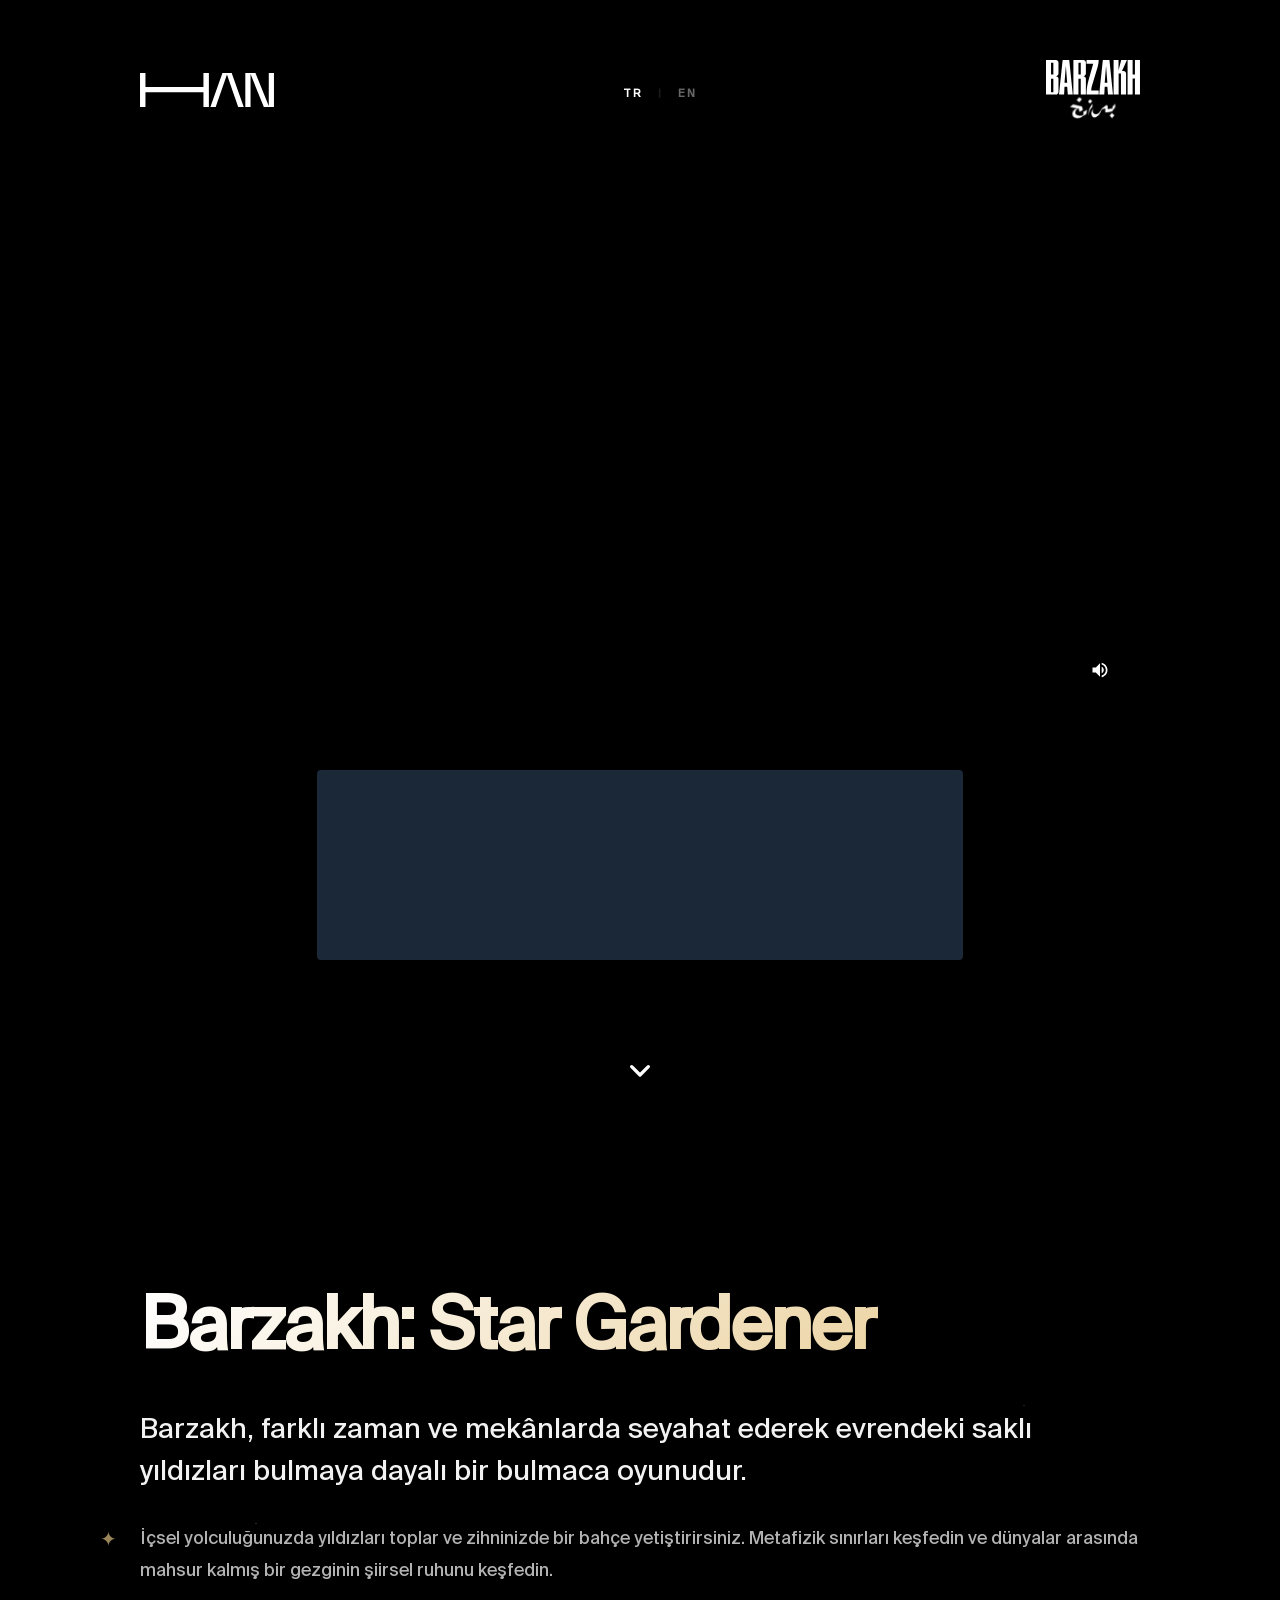
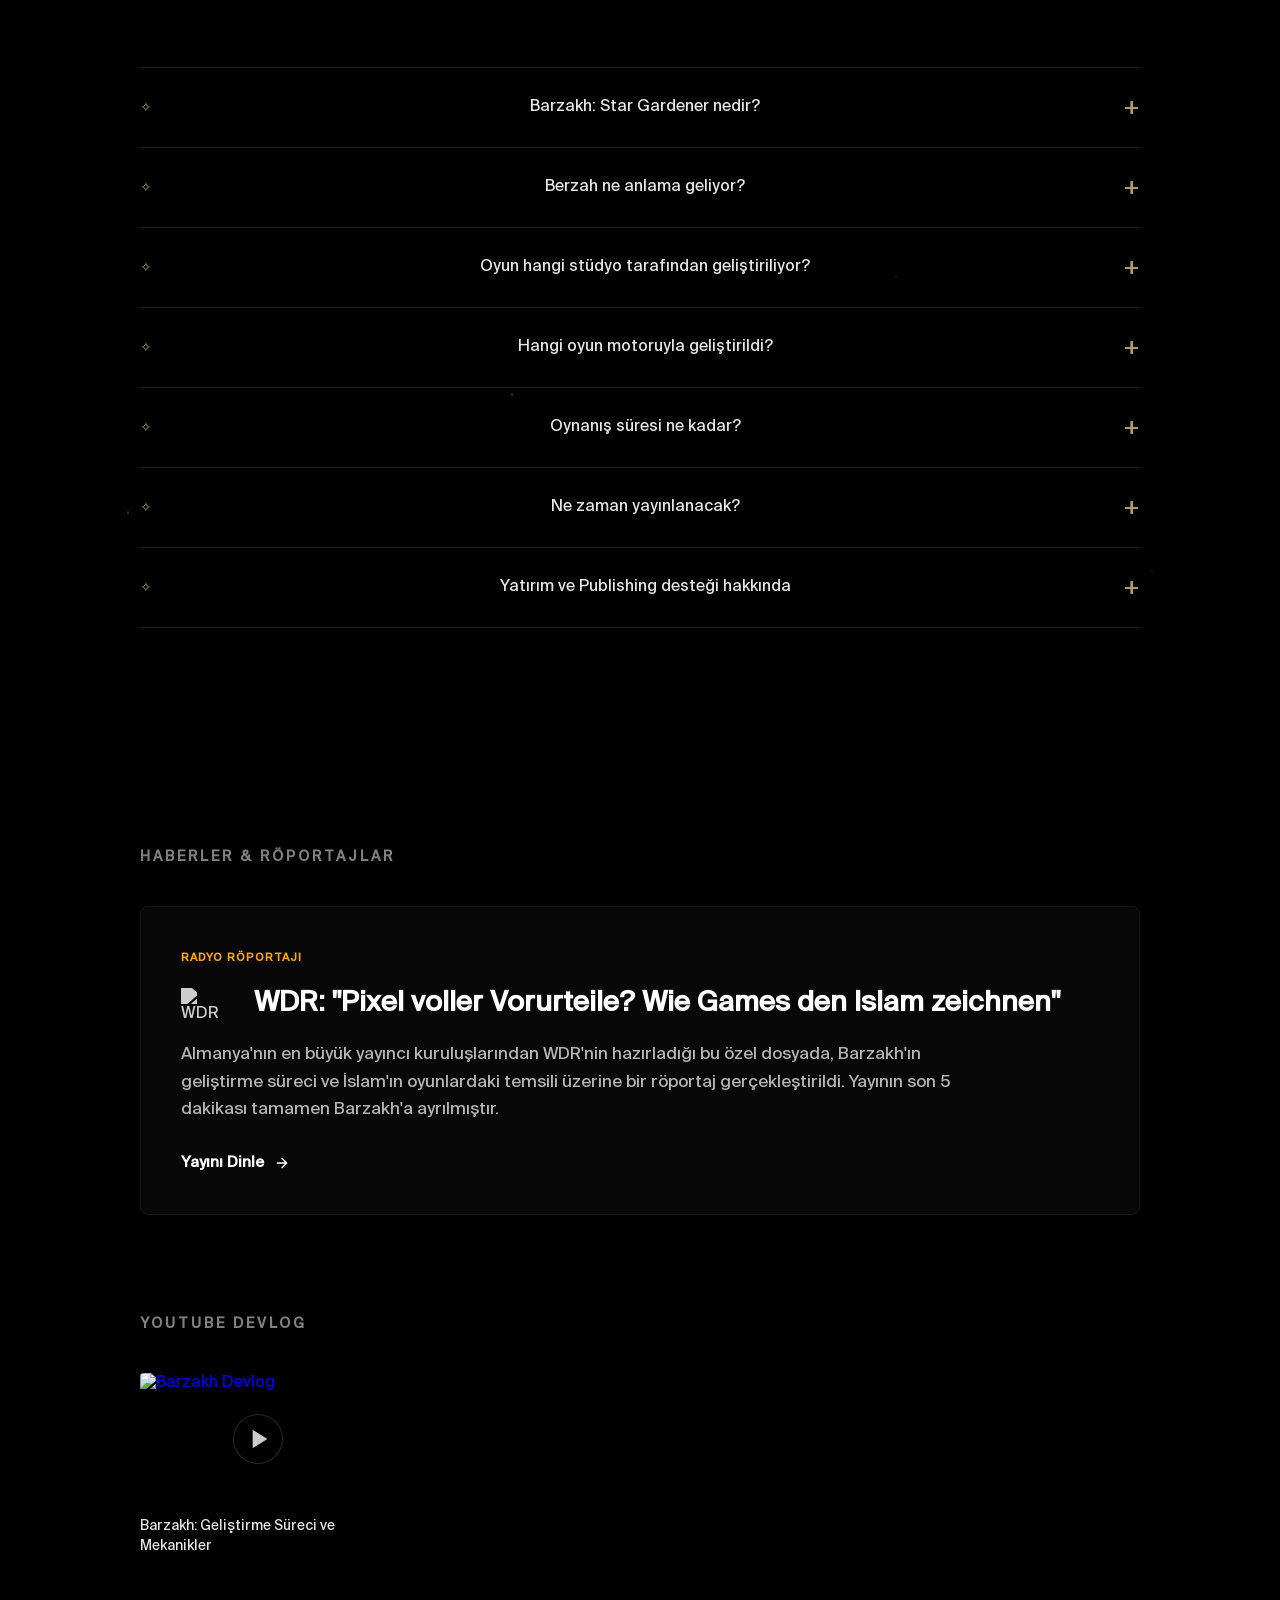
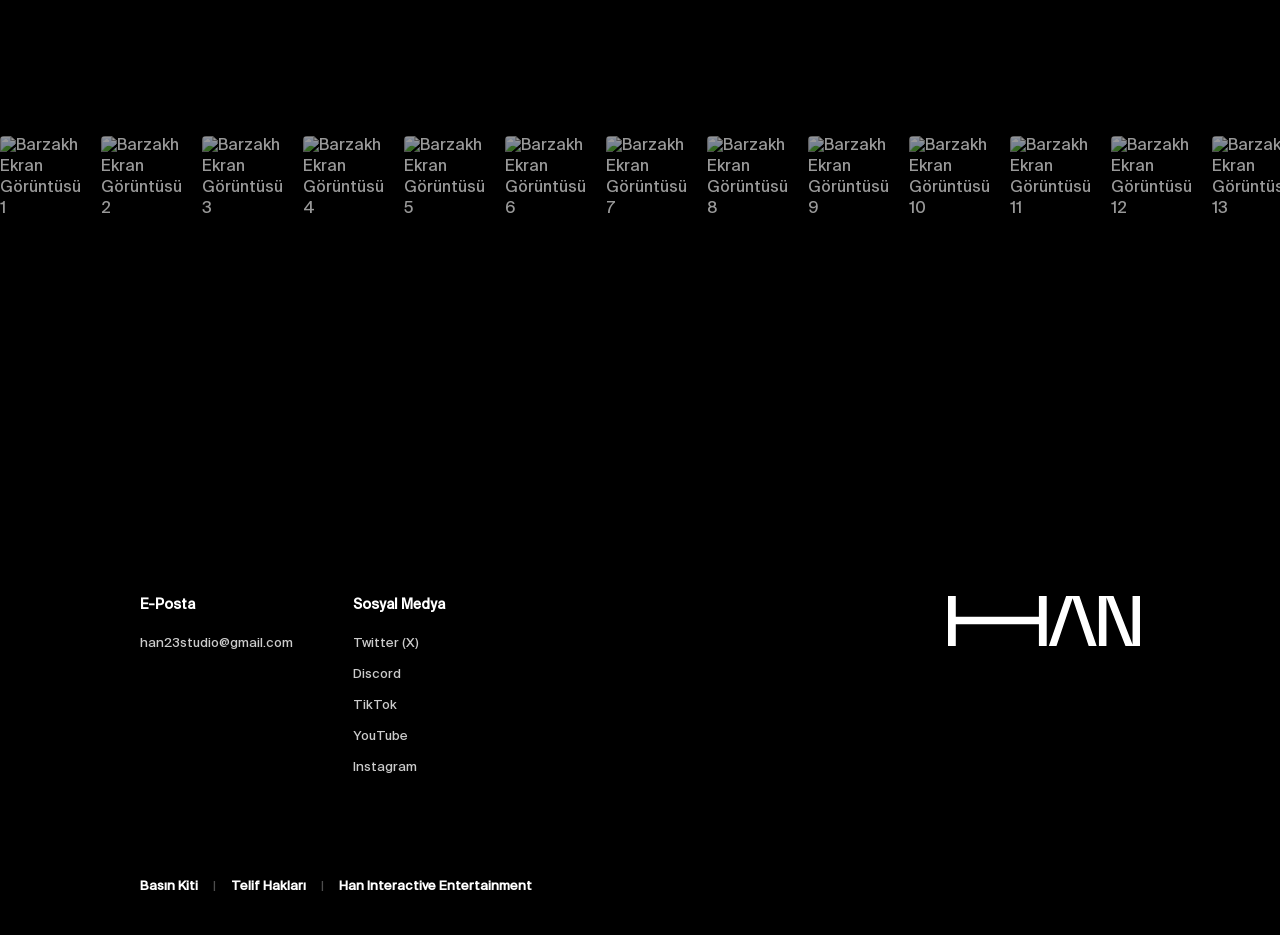
==== commit a848e657: "Improve performance and accessibility" ====
--- a/index.html
+++ b/index.html
@@ -21,6 +21,10 @@
     <meta name="author" content="Emirhan Güngörmez - Han Interactive Entertainment">
     <meta name="robots" content="index, follow, max-image-preview:large, max-snippet:-1, max-video-preview:-1">
     <meta name="googlebot" content="index, follow">
+    <link rel="preconnect" href="https://shared.akamai.steamstatic.com" crossorigin>
+    <link rel="preconnect" href="https://store.steampowered.com" crossorigin>
+    <link rel="preconnect" href="https://cdnjs.cloudflare.com" crossorigin>
+    <link rel="preconnect" href="https://cdn.jsdelivr.net" crossorigin>
     <link rel="canonical" href="https://barzakh.emirhangungormez.com.tr/">
 
     <!-- Hreflang for Language Versions -->
@@ -67,7 +71,7 @@
     <link rel="shortcut icon" type="image/x-icon" href="favicon.ico">
     <link rel="apple-touch-icon" href="favicon.ico">
 
-    <link rel="stylesheet" href="style.css?v=1.1">
+    <link rel="stylesheet" href="style.min.css?v=1.2">
 
     <!-- JSON-LD Structured Data for Google -->
     <script type="application/ld+json">
@@ -162,15 +166,15 @@
     </script>
 
     <!-- GSAP & Lenis -->
-    <script src="https://cdnjs.cloudflare.com/ajax/libs/gsap/3.11.4/gsap.min.js"></script>
-    <script src="https://cdnjs.cloudflare.com/ajax/libs/gsap/3.11.4/ScrollTrigger.min.js"></script>
-    <script src="https://cdn.jsdelivr.net/npm/lenis@latest/dist/lenis.min.js"></script>
+    <script src="https://cdnjs.cloudflare.com/ajax/libs/gsap/3.11.4/gsap.min.js" defer></script>
+    <script src="https://cdnjs.cloudflare.com/ajax/libs/gsap/3.11.4/ScrollTrigger.min.js" defer></script>
+    <script src="https://cdn.jsdelivr.net/npm/lenis@latest/dist/lenis.min.js" defer></script>
 </head>
 
 <body>
     <!-- Background Video -->
     <div class="video-bg-container">
-        <video src="video/background.mp4" autoplay loop muted playsinline class="bg-video"></video>
+        <video data-src="video/background.mp4" preload="none" loop muted playsinline class="bg-video" aria-hidden="true"></video>
         <div class="overlay"></div>
     </div>
 
@@ -180,7 +184,7 @@
         <section class="hero-section">
             <div class="container-narrow header-nav">
                 <div class="studio-logo">
-                    <img src="img/logo/han.svg" alt="Han Interactive Logo">
+                    <img src="img/logo/han.svg" alt="Han Interactive Logo" width="1729" height="451">
                 </div>
                 <div class="lang-switcher">
                     <a href="index.html" class="active">TR</a>
@@ -188,19 +192,20 @@
                     <a href="en.html">EN</a>
                 </div>
                 <div class="game-logo">
-                    <img src="img/logo/logo.svg" alt="Barzakh Logosu">
+                    <img src="img/logo/logo.svg" alt="Barzakh Logosu" width="535" height="341">
                 </div>
             </div>
 
             <div class="central-content">
                 <div class="video-frame container-narrow">
                     <div class="custom-video-player" id="mainPlayer">
-                        <video autoplay loop muted playsinline preload="auto" class="main-video">
+                        <video autoplay loop muted playsinline preload="metadata" class="main-video">
                             <source src="video/gameplay.mp4?v=1.1" type="video/mp4">
+                            <track kind="captions" src="captions/gameplay-tr.vtt" srclang="tr" label="Turkish">
                             Tarayıcınız video etiketini desteklemiyor.
                         </video>
                         <div class="video-overlay">
-                            <button class="play-center-btn" id="playBtn">
+                            <button class="play-center-btn" id="playBtn" type="button" aria-label="Gameplay videosunu oynat veya duraklat">
                                 <svg class="icon-play" viewBox="0 0 24 24" fill="currentColor">
                                     <path d="M8 5v14l11-7z" />
                                 </svg>
@@ -208,7 +213,7 @@
                                     <path d="M6 19h4V5H6v14zm8-14v14h4V5h-4z" />
                                 </svg>
                             </button>
-                            <button class="mute-corner-btn" id="muteBtn">
+                            <button class="mute-corner-btn" id="muteBtn" type="button" aria-label="Gameplay videosunun sesini ac veya kapat">
                                 <svg class="icon-unmute" viewBox="0 0 24 24" fill="currentColor">
                                     <path
                                         d="M16.5 12c0-1.77-1.02-3.29-2.5-4.03v8.05c1.48-.73 2.5-2.25 2.5-4.02zM14 3.23v2.06c2.89.86 5 3.54 5 6.71s-2.11 5.85-5 6.71v2.06c4.01-.91 7-4.49 7-8.77s-2.99-7.86-7-8.77zM3 9v6h4l5 5V4L7 9H3z" />
@@ -224,17 +229,17 @@
 
                 <!-- Steam Store Widget -->
                 <div class="steam-official-widget">
-                    <iframe src="https://store.steampowered.com/widget/3849950/" frameborder="0" width="646"
+                    <iframe src="https://store.steampowered.com/widget/3849950/" title="Barzakh: Star Gardener Steam magaza bileseni" loading="lazy" frameborder="0" width="646"
                         height="190"></iframe>
                 </div>
             </div>
 
-            <div class="scroll-down" onclick="lenis.scrollTo('#about-section')">
+            <button class="scroll-down" type="button" aria-label="Oyun detaylarina kaydir" onclick="lenis.scrollTo('#about-section')">
                 <svg viewBox="0 0 24 24" fill="none" xmlns="http://www.w3.org/2000/svg">
                     <path d="M7 10L12 15L17 10" stroke="white" stroke-width="2" stroke-linecap="round"
                         stroke-linejoin="round" />
                 </svg>
-            </div>
+            </button>
         </section>
 
 
@@ -327,7 +332,7 @@
                             <span class="news-tag">Radyo Röportajı</span>
                             <div class="news-header">
                                 <img src="https://www1.wdr.de/resources/img/wdr/logo/wdr_logo.svg" alt="WDR Logosu"
-                                    class="news-brand-logo">
+                                    class="news-brand-logo" width="120" height="68" loading="lazy" decoding="async">
                                 <h3>WDR: "Pixel voller Vorurteile? Wie Games den Islam zeichnen"</h3>
                             </div>
                             <p>Almanya'nın en büyük yayıncı kuruluşlarından WDR'nin hazırladığı bu özel dosyada,
@@ -355,7 +360,7 @@
                 <div class="video-grid">
                     <a href="https://www.youtube.com/watch?v=dhsVbxH0BX4&t" target="_blank" class="video-card">
                         <div class="devlog-thumbnail">
-                            <img src="https://img.youtube.com/vi/dhsVbxH0BX4/maxresdefault.jpg" alt="Barzakh Devlog">
+                            <img src="https://img.youtube.com/vi/dhsVbxH0BX4/maxresdefault.jpg" alt="Barzakh Devlog" width="1280" height="720" loading="lazy" decoding="async">
                             <div class="play-overlay">
                                 <svg viewBox="0 0 24 24" fill="currentColor" width="32" height="32">
                                     <path d="M8 5v14l11-7z" />
@@ -371,36 +376,21 @@
 
         <section id="gallery-section" class="gallery-section-new">
             <div class="photo-gallery">
-                <img src="https://shared.akamai.steamstatic.com/store_item_assets/steam/apps/3849950/1ad38ac4e50da80ff5eefc482cd856a1ffb41e84/ss_1ad38ac4e50da80ff5eefc482cd856a1ffb41e84.1920x1080.jpg"
-                    alt="Barzakh Ekran Görüntüsü 1" loading="lazy">
-                <img src="https://shared.akamai.steamstatic.com/store_item_assets/steam/apps/3849950/76e8b17ea33e984e2f0d27e01e3b40aaf64c4efa/ss_76e8b17ea33e984e2f0d27e01e3b40aaf64c4efa.1920x1080.jpg"
-                    alt="Barzakh Ekran Görüntüsü 2" loading="lazy">
-                <img src="https://shared.akamai.steamstatic.com/store_item_assets/steam/apps/3849950/e5718e46983fd5fa14628e8bccc7e39004843169/ss_e5718e46983fd5fa14628e8bccc7e39004843169.1920x1080.jpg"
-                    alt="Barzakh Ekran Görüntüsü 3" loading="lazy">
-                <img src="https://shared.akamai.steamstatic.com/store_item_assets/steam/apps/3849950/b17c181b199a2d01db129ea48da59e91502fdbe8/ss_b17c181b199a2d01db129ea48da59e91502fdbe8.1920x1080.jpg"
-                    alt="Barzakh Ekran Görüntüsü 4" loading="lazy">
-                <img src="https://shared.akamai.steamstatic.com/store_item_assets/steam/apps/3849950/a26e5159331029d1a8d2bb8bc5fcf0c1f23ad7a1/ss_a26e5159331029d1a8d2bb8bc5fcf0c1f23ad7a1.1920x1080.jpg"
-                    alt="Barzakh Ekran Görüntüsü 5" loading="lazy">
-                <img src="https://shared.akamai.steamstatic.com/store_item_assets/steam/apps/3849950/1ff861a715651967d7e391915cbc1de0d195ba75/ss_1ff861a715651967d7e391915cbc1de0d195ba75.1920x1080.jpg"
-                    alt="Barzakh Ekran Görüntüsü 6" loading="lazy">
-                <img src="https://shared.akamai.steamstatic.com/store_item_assets/steam/apps/3849950/94064a2cdcc64b4563f165d4ca4869a1d706505b/ss_94064a2cdcc64b4563f165d4ca4869a1d706505b.1920x1080.jpg"
-                    alt="Barzakh Ekran Görüntüsü 7" loading="lazy">
-                <img src="https://shared.akamai.steamstatic.com/store_item_assets/steam/apps/3849950/77a9373d5f2ef2e32f333ce68f8c548a8d2ceefb/ss_77a9373d5f2ef2e32f333ce68f8c548a8d2ceefb.1920x1080.jpg"
-                    alt="Barzakh Ekran Görüntüsü 8" loading="lazy">
-                <img src="https://shared.akamai.steamstatic.com/store_item_assets/steam/apps/3849950/d4722b24b46daf1932335abec9997f668c63980b/ss_d4722b24b46daf1932335abec9997f668c63980b.1920x1080.jpg"
-                    alt="Barzakh Ekran Görüntüsü 9" loading="lazy">
-                <img src="https://shared.akamai.steamstatic.com/store_item_assets/steam/apps/3849950/629c227f7720cbbcd5533c2539f3c21e6bac807c/ss_629c227f7720cbbcd5533c2539f3c21e6bac807c.1920x1080.jpg"
-                    alt="Barzakh Ekran Görüntüsü 10" loading="lazy">
-                <img src="https://shared.akamai.steamstatic.com/store_item_assets/steam/apps/3849950/c5fd383488ebcd3116d070364042dbc096ce756b/ss_c5fd383488ebcd3116d070364042dbc096ce756b.1920x1080.jpg"
-                    alt="Barzakh Ekran Görüntüsü 11" loading="lazy">
-                <img src="https://shared.akamai.steamstatic.com/store_item_assets/steam/apps/3849950/f9c466d2a9928fa761d43a1d29dc4a2372423cc9/ss_f9c466d2a9928fa761d43a1d29dc4a2372423cc9.1920x1080.jpg"
-                    alt="Barzakh Ekran Görüntüsü 12" loading="lazy">
-                <img src="https://shared.akamai.steamstatic.com/store_item_assets/steam/apps/3849950/69e80b5915e22aabd02376717e2d76ce362189e5/ss_69e80b5915e22aabd02376717e2d76ce362189e5.1920x1080.jpg"
-                    alt="Barzakh Ekran Görüntüsü 13" loading="lazy">
-                <img src="https://shared.akamai.steamstatic.com/store_item_assets/steam/apps/3849950/1c65e294a5dd6db7e7cf3d94a93ac1bc3e42e994/ss_1c65e294a5dd6db7e7cf3d94a93ac1bc3e42e994.1920x1080.jpg"
-                    alt="Barzakh Ekran Görüntüsü 14" loading="lazy">
-                <img src="https://shared.akamai.steamstatic.com/store_item_assets/steam/apps/3849950/84d7ccac61e94e829cbf9aab7d00a71c84e19be2/ss_84d7ccac61e94e829cbf9aab7d00a71c84e19be2.1920x1080.jpg"
-                    alt="Barzakh Ekran Görüntüsü 15" loading="lazy">
+                <img src="https://shared.akamai.steamstatic.com/store_item_assets/steam/apps/3849950/1ad38ac4e50da80ff5eefc482cd856a1ffb41e84/ss_1ad38ac4e50da80ff5eefc482cd856a1ffb41e84.600x338.jpg" data-full="https://shared.akamai.steamstatic.com/store_item_assets/steam/apps/3849950/1ad38ac4e50da80ff5eefc482cd856a1ffb41e84/ss_1ad38ac4e50da80ff5eefc482cd856a1ffb41e84.1920x1080.jpg" alt="Barzakh Ekran Görüntüsü 1" width="600" height="338" loading="lazy" decoding="async">
+                <img src="https://shared.akamai.steamstatic.com/store_item_assets/steam/apps/3849950/76e8b17ea33e984e2f0d27e01e3b40aaf64c4efa/ss_76e8b17ea33e984e2f0d27e01e3b40aaf64c4efa.600x338.jpg" data-full="https://shared.akamai.steamstatic.com/store_item_assets/steam/apps/3849950/76e8b17ea33e984e2f0d27e01e3b40aaf64c4efa/ss_76e8b17ea33e984e2f0d27e01e3b40aaf64c4efa.1920x1080.jpg" alt="Barzakh Ekran Görüntüsü 2" width="600" height="338" loading="lazy" decoding="async">
+                <img src="https://shared.akamai.steamstatic.com/store_item_assets/steam/apps/3849950/e5718e46983fd5fa14628e8bccc7e39004843169/ss_e5718e46983fd5fa14628e8bccc7e39004843169.600x338.jpg" data-full="https://shared.akamai.steamstatic.com/store_item_assets/steam/apps/3849950/e5718e46983fd5fa14628e8bccc7e39004843169/ss_e5718e46983fd5fa14628e8bccc7e39004843169.1920x1080.jpg" alt="Barzakh Ekran Görüntüsü 3" width="600" height="338" loading="lazy" decoding="async">
+                <img src="https://shared.akamai.steamstatic.com/store_item_assets/steam/apps/3849950/b17c181b199a2d01db129ea48da59e91502fdbe8/ss_b17c181b199a2d01db129ea48da59e91502fdbe8.600x338.jpg" data-full="https://shared.akamai.steamstatic.com/store_item_assets/steam/apps/3849950/b17c181b199a2d01db129ea48da59e91502fdbe8/ss_b17c181b199a2d01db129ea48da59e91502fdbe8.1920x1080.jpg" alt="Barzakh Ekran Görüntüsü 4" width="600" height="338" loading="lazy" decoding="async">
+                <img src="https://shared.akamai.steamstatic.com/store_item_assets/steam/apps/3849950/a26e5159331029d1a8d2bb8bc5fcf0c1f23ad7a1/ss_a26e5159331029d1a8d2bb8bc5fcf0c1f23ad7a1.600x338.jpg" data-full="https://shared.akamai.steamstatic.com/store_item_assets/steam/apps/3849950/a26e5159331029d1a8d2bb8bc5fcf0c1f23ad7a1/ss_a26e5159331029d1a8d2bb8bc5fcf0c1f23ad7a1.1920x1080.jpg" alt="Barzakh Ekran Görüntüsü 5" width="600" height="338" loading="lazy" decoding="async">
+                <img src="https://shared.akamai.steamstatic.com/store_item_assets/steam/apps/3849950/1ff861a715651967d7e391915cbc1de0d195ba75/ss_1ff861a715651967d7e391915cbc1de0d195ba75.600x338.jpg" data-full="https://shared.akamai.steamstatic.com/store_item_assets/steam/apps/3849950/1ff861a715651967d7e391915cbc1de0d195ba75/ss_1ff861a715651967d7e391915cbc1de0d195ba75.1920x1080.jpg" alt="Barzakh Ekran Görüntüsü 6" width="600" height="338" loading="lazy" decoding="async">
+                <img src="https://shared.akamai.steamstatic.com/store_item_assets/steam/apps/3849950/94064a2cdcc64b4563f165d4ca4869a1d706505b/ss_94064a2cdcc64b4563f165d4ca4869a1d706505b.600x338.jpg" data-full="https://shared.akamai.steamstatic.com/store_item_assets/steam/apps/3849950/94064a2cdcc64b4563f165d4ca4869a1d706505b/ss_94064a2cdcc64b4563f165d4ca4869a1d706505b.1920x1080.jpg" alt="Barzakh Ekran Görüntüsü 7" width="600" height="338" loading="lazy" decoding="async">
+                <img src="https://shared.akamai.steamstatic.com/store_item_assets/steam/apps/3849950/77a9373d5f2ef2e32f333ce68f8c548a8d2ceefb/ss_77a9373d5f2ef2e32f333ce68f8c548a8d2ceefb.600x338.jpg" data-full="https://shared.akamai.steamstatic.com/store_item_assets/steam/apps/3849950/77a9373d5f2ef2e32f333ce68f8c548a8d2ceefb/ss_77a9373d5f2ef2e32f333ce68f8c548a8d2ceefb.1920x1080.jpg" alt="Barzakh Ekran Görüntüsü 8" width="600" height="338" loading="lazy" decoding="async">
+                <img src="https://shared.akamai.steamstatic.com/store_item_assets/steam/apps/3849950/d4722b24b46daf1932335abec9997f668c63980b/ss_d4722b24b46daf1932335abec9997f668c63980b.600x338.jpg" data-full="https://shared.akamai.steamstatic.com/store_item_assets/steam/apps/3849950/d4722b24b46daf1932335abec9997f668c63980b/ss_d4722b24b46daf1932335abec9997f668c63980b.1920x1080.jpg" alt="Barzakh Ekran Görüntüsü 9" width="600" height="338" loading="lazy" decoding="async">
+                <img src="https://shared.akamai.steamstatic.com/store_item_assets/steam/apps/3849950/629c227f7720cbbcd5533c2539f3c21e6bac807c/ss_629c227f7720cbbcd5533c2539f3c21e6bac807c.600x338.jpg" data-full="https://shared.akamai.steamstatic.com/store_item_assets/steam/apps/3849950/629c227f7720cbbcd5533c2539f3c21e6bac807c/ss_629c227f7720cbbcd5533c2539f3c21e6bac807c.1920x1080.jpg" alt="Barzakh Ekran Görüntüsü 10" width="600" height="338" loading="lazy" decoding="async">
+                <img src="https://shared.akamai.steamstatic.com/store_item_assets/steam/apps/3849950/c5fd383488ebcd3116d070364042dbc096ce756b/ss_c5fd383488ebcd3116d070364042dbc096ce756b.600x338.jpg" data-full="https://shared.akamai.steamstatic.com/store_item_assets/steam/apps/3849950/c5fd383488ebcd3116d070364042dbc096ce756b/ss_c5fd383488ebcd3116d070364042dbc096ce756b.1920x1080.jpg" alt="Barzakh Ekran Görüntüsü 11" width="600" height="338" loading="lazy" decoding="async">
+                <img src="https://shared.akamai.steamstatic.com/store_item_assets/steam/apps/3849950/f9c466d2a9928fa761d43a1d29dc4a2372423cc9/ss_f9c466d2a9928fa761d43a1d29dc4a2372423cc9.600x338.jpg" data-full="https://shared.akamai.steamstatic.com/store_item_assets/steam/apps/3849950/f9c466d2a9928fa761d43a1d29dc4a2372423cc9/ss_f9c466d2a9928fa761d43a1d29dc4a2372423cc9.1920x1080.jpg" alt="Barzakh Ekran Görüntüsü 12" width="600" height="338" loading="lazy" decoding="async">
+                <img src="https://shared.akamai.steamstatic.com/store_item_assets/steam/apps/3849950/69e80b5915e22aabd02376717e2d76ce362189e5/ss_69e80b5915e22aabd02376717e2d76ce362189e5.600x338.jpg" data-full="https://shared.akamai.steamstatic.com/store_item_assets/steam/apps/3849950/69e80b5915e22aabd02376717e2d76ce362189e5/ss_69e80b5915e22aabd02376717e2d76ce362189e5.1920x1080.jpg" alt="Barzakh Ekran Görüntüsü 13" width="600" height="338" loading="lazy" decoding="async">
+                <img src="https://shared.akamai.steamstatic.com/store_item_assets/steam/apps/3849950/1c65e294a5dd6db7e7cf3d94a93ac1bc3e42e994/ss_1c65e294a5dd6db7e7cf3d94a93ac1bc3e42e994.600x338.jpg" data-full="https://shared.akamai.steamstatic.com/store_item_assets/steam/apps/3849950/1c65e294a5dd6db7e7cf3d94a93ac1bc3e42e994/ss_1c65e294a5dd6db7e7cf3d94a93ac1bc3e42e994.1920x1080.jpg" alt="Barzakh Ekran Görüntüsü 14" width="600" height="338" loading="lazy" decoding="async">
+                <img src="https://shared.akamai.steamstatic.com/store_item_assets/steam/apps/3849950/84d7ccac61e94e829cbf9aab7d00a71c84e19be2/ss_84d7ccac61e94e829cbf9aab7d00a71c84e19be2.600x338.jpg" data-full="https://shared.akamai.steamstatic.com/store_item_assets/steam/apps/3849950/84d7ccac61e94e829cbf9aab7d00a71c84e19be2/ss_84d7ccac61e94e829cbf9aab7d00a71c84e19be2.1920x1080.jpg" alt="Barzakh Ekran Görüntüsü 15" width="600" height="338" loading="lazy" decoding="async">
             </div>
         </section>
 
@@ -422,7 +412,7 @@
                     </div>
                 </div>
                 <div class="footer-col logo-col">
-                    <img src="img/logo/han.svg" alt="Han Logo" class="footer-logo">
+                    <img src="img/logo/han.svg" alt="Han Logo" class="footer-logo" width="1729" height="451" loading="lazy" decoding="async">
                 </div>
             </div>
             <div class="container-narrow footer-bottom-row">
@@ -442,8 +432,8 @@
         <img class="lightbox-content" id="lightbox-img">
     </div>
 
-    <script src="steam-assets.js"></script>
-    <script src="script.js?v=1.1"></script>
+    <script src="steam-assets.js?v=1.2" defer></script>
+    <script src="script.js?v=1.3" defer></script>
 </body>
 
 </html>
--- a/style.min.css
+++ b/style.min.css
@@ -0,0 +1 @@
+@font-face{font-family:'Suisse International Book';src:url('fonts/Suisse_Intl_Book.ttf') format('truetype');font-weight:normal;font-style:normal;font-display:swap}*{margin:0;padding:0;box-sizing:border-box}body{background:#000;min-height:100vh;font-family:'Suisse International Book',sans-serif;color:#fff;overflow-x:hidden}.container-narrow{max-width:1000px;margin:0 auto;width:100%}.video-bg-container{position:fixed;top:0;left:0;width:100%;height:100%;z-index:-1;overflow:hidden}.bg-video{width:100%;height:100%;object-fit:cover;filter:brightness(0.4)}.overlay{position:absolute;top:0;left:0;width:100%;height:100%;background:radial-gradient(circle,transparent 20%,rgba(0,0,0,0.4) 100%)}.content-wrapper{position:relative;z-index:1}.hero-section{min-height:100vh;width:100%;display:flex;flex-direction:column;justify-content:space-between;padding:60px 0;position:relative}.header-nav{display:flex;justify-content:space-between;align-items:center;position:relative}.studio-logo img{height:35px;width:auto;object-fit:contain}.lang-switcher{display:flex;gap:15px;align-items:center;font-size:11px;font-weight:700;letter-spacing:2px;text-transform:uppercase}.lang-switcher a{color:rgba(255,255,255,0.4);text-decoration:none;transition:color 0.3s ease}.lang-switcher a:hover,.lang-switcher a.active{color:#fff}.lang-switcher span{color:rgba(255,255,255,0.1)}.game-logo img{height:60px;width:auto;object-fit:contain}.central-content{flex-grow:1;display:flex;flex-direction:column;justify-content:center;align-items:center;padding:20px 0;width:100%}.video-frame{width:100%;max-width:1000px;aspect-ratio:16 / 9;box-shadow:none;border:none;margin-bottom:30px;overflow:hidden;position:relative;border-radius:4px}.custom-video-player{position:relative;width:100%;height:100%;cursor:pointer}.main-video{width:100%;height:100%;object-fit:contain;object-position:center center;display:block}.video-overlay{position:absolute;top:0;left:0;width:100%;height:100%;display:flex;justify-content:center;align-items:center;background:rgba(0,0,0,0);transition:background 0.3s ease}.custom-video-player:hover .video-overlay{background:rgba(0,0,0,0.1)}.play-center-btn{background:rgba(255,255,255,0.1);backdrop-filter:blur(10px);border:1px solid rgba(255,255,255,0.2);color:white;width:80px;height:80px;border-radius:50%;display:flex;justify-content:center;align-items:center;cursor:pointer;transition:all 0.3s ease;opacity:0;transform:scale(0.8)}.custom-video-player:hover .play-center-btn{opacity:1;transform:scale(1)}.play-center-btn:hover{background:rgba(255,255,255,0.2);transform:scale(1.1) !important}.play-center-btn svg{width:40px;height:40px}.mute-corner-btn{position:absolute;bottom:20px;right:20px;background:rgba(0,0,0,0.5);border:none;color:white;width:40px;height:40px;border-radius:50%;display:flex;justify-content:center;align-items:center;cursor:pointer;transition:background 0.3s ease}.mute-corner-btn:hover{background:rgba(0,0,0,0.8)}.mute-corner-btn svg{width:20px;height:20px}.steam-official-widget{margin:30px auto 50px;width:100%;max-width:646px;display:flex;justify-content:center;position:relative;z-index:10}.steam-official-widget iframe{box-shadow:0 10px 30px rgba(0,0,0,0.5);border-radius:4px;background:#1b2838}@media (max-width:700px){.steam-official-widget{max-width:100%;width:100%;overflow-x:hidden}.steam-official-widget iframe{width:100% !important;height:190px !important;border:none}}.scroll-down{display:flex;justify-content:center;cursor:pointer;animation:bounce 2s infinite;padding:20px 0;background:none;border:0;color:inherit;width:100%}.scroll-down svg{width:40px;height:40px}@keyframes bounce{0%,20%,50%,80%,100%{transform:translateY(0)}40%{transform:translateY(-10px)}60%{transform:translateY(-5px)}}.news-section{padding:100px 0;background:transparent}.section-title{font-size:14px;text-transform:uppercase;letter-spacing:3px;color:rgba(255,255,255,0.5);margin-bottom:40px;text-align:left}.news-grid{display:grid;grid-template-columns:1fr;gap:30px}.news-card{background:rgba(255,255,255,0.03);border:1px solid rgba(255,255,255,0.05);border-radius:8px;padding:40px;transition:all 0.4s cubic-bezier(0.165,0.84,0.44,1)}.news-card:hover{background:rgba(255,255,255,0.05);border-color:rgba(255,255,255,0.1);transform:translateY(-5px)}.news-tag{display:inline-block;font-size:11px;font-weight:700;text-transform:uppercase;letter-spacing:1px;color:#ffaa00;margin-bottom:20px}.news-header{display:flex;align-items:center;gap:20px;margin-bottom:20px}.news-brand-logo{height:30px;width:auto;filter:brightness(0) invert(1);opacity:0.8}.news-card h3{font-size:28px;font-weight:700;margin:0}.news-card p{font-size:17px;line-height:1.6;color:rgba(255,255,255,0.7);margin-bottom:30px;max-width:800px}.news-link{display:inline-flex;align-items:center;gap:10px;color:#fff;text-decoration:none;font-weight:600;font-size:15px;transition:gap 0.3s ease}.news-link:hover{gap:15px}.video-grid{display:grid;grid-template-columns:repeat(4,1fr);gap:20px}.video-card{text-decoration:none;display:block;transition:transform 0.3s ease}.video-card:hover{transform:translateY(-5px)}.video-title{font-size:14px;font-weight:500;color:rgba(255,255,255,0.9);margin-top:12px;line-height:1.4;transition:color 0.3s ease}.video-card:hover .video-title{color:#fff}.devlog-thumbnail{position:relative;width:100%;aspect-ratio:16 / 9;overflow:hidden;border-radius:4px;background:#000}.devlog-thumbnail img{width:100%;height:100%;object-fit:cover;transition:transform 0.5s ease}.video-card:hover .devlog-thumbnail img{transform:scale(1.05)}.play-overlay{position:absolute;top:50%;left:50%;transform:translate(-50%,-50%);width:50px;height:50px;background:rgba(0,0,0,0.5);backdrop-filter:blur(5px);border-radius:50%;display:flex;justify-content:center;align-items:center;color:#fff;opacity:0.8;transition:all 0.3s ease;border:1px solid rgba(255,255,255,0.2)}.video-card:hover .play-overlay{opacity:1;background:#fff;color:#000}.about-section-new{padding:120px 0;background:transparent;position:relative;overflow:hidden}.about-section-new::before{content:'';position:absolute;top:0;left:0;right:0;bottom:0;background-image:radial-gradient(1px 1px at 20% 30%,rgba(255,220,150,0.4) 0%,transparent 100%),radial-gradient(1px 1px at 80% 20%,rgba(255,220,150,0.3) 0%,transparent 100%),radial-gradient(1.5px 1.5px at 40% 70%,rgba(255,220,150,0.5) 0%,transparent 100%),radial-gradient(1px 1px at 70% 60%,rgba(255,220,150,0.3) 0%,transparent 100%),radial-gradient(1.5px 1.5px at 10% 80%,rgba(255,220,150,0.4) 0%,transparent 100%),radial-gradient(1px 1px at 90% 85%,rgba(255,220,150,0.3) 0%,transparent 100%);animation:starTwinkle 8s ease-in-out infinite;pointer-events:none;z-index:0}@keyframes starTwinkle{0%,100%{opacity:0.6}50%{opacity:1}}.about-container{position:relative;z-index:1}.about-container h1{font-size:72px;font-weight:700;margin-bottom:40px;letter-spacing:-2px;line-height:1.1;background:linear-gradient(135deg,#fff 0%,rgba(255,220,150,0.9) 50%,#fff 100%);background-size:200% 200%;-webkit-background-clip:text;-webkit-text-fill-color:transparent;background-clip:text;animation:shimmer 6s ease-in-out infinite}@keyframes shimmer{0%,100%{background-position:0% 50%}50%{background-position:100% 50%}}.sub-title-main{font-size:28px;font-weight:400;line-height:1.5;margin-bottom:30px;color:rgba(255,255,255,0.95)}.about-description{font-size:18px;line-height:1.8;color:rgba(255,255,255,0.7);margin-bottom:80px;position:relative}.about-description::before{content:'✦';position:absolute;left:-40px;top:0;color:rgba(255,220,150,0.6);font-size:20px;animation:starPulse 3s ease-in-out infinite}@keyframes starPulse{0%,100%{opacity:0.4;transform:scale(1)}50%{opacity:1;transform:scale(1.2)}}.faq-accordion{display:flex;flex-direction:column;gap:0}.faq-item{border-bottom:1px solid rgba(255,255,255,0.1);overflow:hidden}.faq-item:first-child{border-top:1px solid rgba(255,255,255,0.1)}.faq-item summary{font-size:16px;color:rgba(255,255,255,0.9);padding:24px 0;cursor:pointer;list-style:none;display:flex;align-items:center;justify-content:space-between;gap:20px;transition:color 0.3s ease;font-weight:500}.faq-item summary::-webkit-details-marker{display:none}.faq-item summary::before{content:'✧';color:rgba(255,220,150,0.7);font-size:14px;margin-right:15px;transition:transform 0.3s ease}.faq-item summary::after{content:'+';font-size:24px;font-weight:300;color:rgba(255,220,150,0.7);transition:transform 0.3s ease;flex-shrink:0}.faq-item[open] summary::after{transform:rotate(45deg)}.faq-item[open] summary::before{transform:rotate(72deg);color:rgba(255,220,150,1)}.faq-item summary:hover{color:#fff}.faq-item summary:hover::before,.faq-item summary:hover::after{color:rgba(255,220,150,1)}.faq-item p{font-size:16px;color:rgba(255,255,255,0.7);line-height:1.8;padding:0 0 24px 29px;margin:0}.faq-grid{display:grid;grid-template-columns:repeat(2,1fr);gap:50px 60px}.faq-grid .faq-item h3{font-size:14px;text-transform:uppercase;color:rgba(255,220,150,0.9);margin-bottom:16px;letter-spacing:2px;font-weight:600}.faq-grid .faq-item p{padding:0}.gallery-section-new{padding:60px 0}.photo-gallery{display:flex;overflow-x:hidden;gap:20px;padding:20px 0}.photo-gallery img{width:500px;height:280px;aspect-ratio:16 / 9;object-fit:cover;border-radius:4px;filter:brightness(0.6);transition:all 0.4s ease;cursor:pointer}.photo-gallery img:hover{filter:brightness(1);transform:translateY(-5px)}.minimal-footer{padding:100px 0 40px 0;background:linear-gradient(to top,rgba(0,0,0,0.9) 0%,rgba(0,0,0,0.6) 50%,transparent 100%)}.footer-top-row{display:flex;justify-content:flex-start;align-items:flex-start;gap:60px;margin-bottom:80px}.footer-col h3{font-size:14px;font-weight:700;color:#fff;margin-bottom:20px;text-transform:capitalize}.footer-col p,.footer-col a{font-size:13px;color:rgba(255,255,255,0.8);line-height:1.6;text-decoration:none;transition:color 0.3s ease}.footer-col a:hover{color:#fff}.social-links-footer{display:flex;flex-direction:column;gap:10px}.social-links-footer a{position:relative;width:fit-content}.social-links-footer a::after{content:'';position:absolute;bottom:-2px;left:0;width:0;height:1px;background:#fff;transition:width 0.3s ease}.social-links-footer a:hover::after{width:100%}.logo-col{margin-left:auto;display:flex;flex-direction:column;align-items:flex-end;gap:12px}.footer-logo{height:50px;width:auto}.studio-name{font-size:10px;letter-spacing:2px;color:#555;font-weight:700}.footer-bottom-row{padding-top:20px;display:flex;align-items:center;gap:15px}.footer-divider{color:rgba(255,255,255,0.3);font-size:12px}.privacy-link{font-size:13px;color:#fff;text-decoration:none;font-weight:600;transition:opacity 0.3s ease}.privacy-link:hover{opacity:0.7}.lightbox{display:none;position:fixed;z-index:1000;left:0;top:0;width:100%;height:100%;background-color:rgba(0,0,0,0.95)}.lightbox.active{display:flex;align-items:center;justify-content:center}.lightbox-content{max-width:90%;max-height:90%;object-fit:contain}.lightbox .close-btn{position:absolute;top:30px;right:40px;color:white;font-size:40px;cursor:pointer}@media (max-width:1024px){.container-narrow{padding:0 40px}.about-container h1{font-size:48px}.sub-title-main{font-size:24px}.faq-grid{gap:40px}.video-grid{grid-template-columns:repeat(2,1fr)}}@media (max-width:768px){.container-narrow{padding:0 20px}.hero-section{padding:40px 0;min-height:auto}.header-nav{flex-direction:column;gap:20px;text-align:center}.studio-logo img{height:30px}.game-logo img{height:50px}.video-frame{aspect-ratio:16 / 9}.news-section{padding:60px 0}.news-card{padding:30px 20px}.news-card h3{font-size:22px}.news-header{flex-direction:column;align-items:flex-start;gap:10px}.video-grid{grid-template-columns:1fr;gap:30px}.about-container h1{font-size:36px;letter-spacing:-1px}.sub-title-main{font-size:20px}.about-description::before{display:none}.faq-grid{grid-template-columns:1fr;gap:30px}.footer-top-row{flex-direction:column;gap:40px;text-align:center}.social-links-footer{align-items:center}.social-links-footer a{width:auto}.logo-col{margin-left:0;align-items:center}.footer-bottom-row{flex-direction:column;gap:15px;text-align:center}.footer-divider{display:none}.photo-gallery img{width:260px;height:160px}.play-overlay{width:40px;height:40px;opacity:1}}@media (prefers-reduced-motion:reduce){*,*::before,*::after{animation-duration:0.001ms !important;animation-iteration-count:1 !important;scroll-behavior:auto !important;transition-duration:0.001ms !important}}@media (max-width:480px){.about-container h1{font-size:28px}.news-card h3{font-size:20px}.back-home-btn{padding:12px 20px;font-size:12px}}
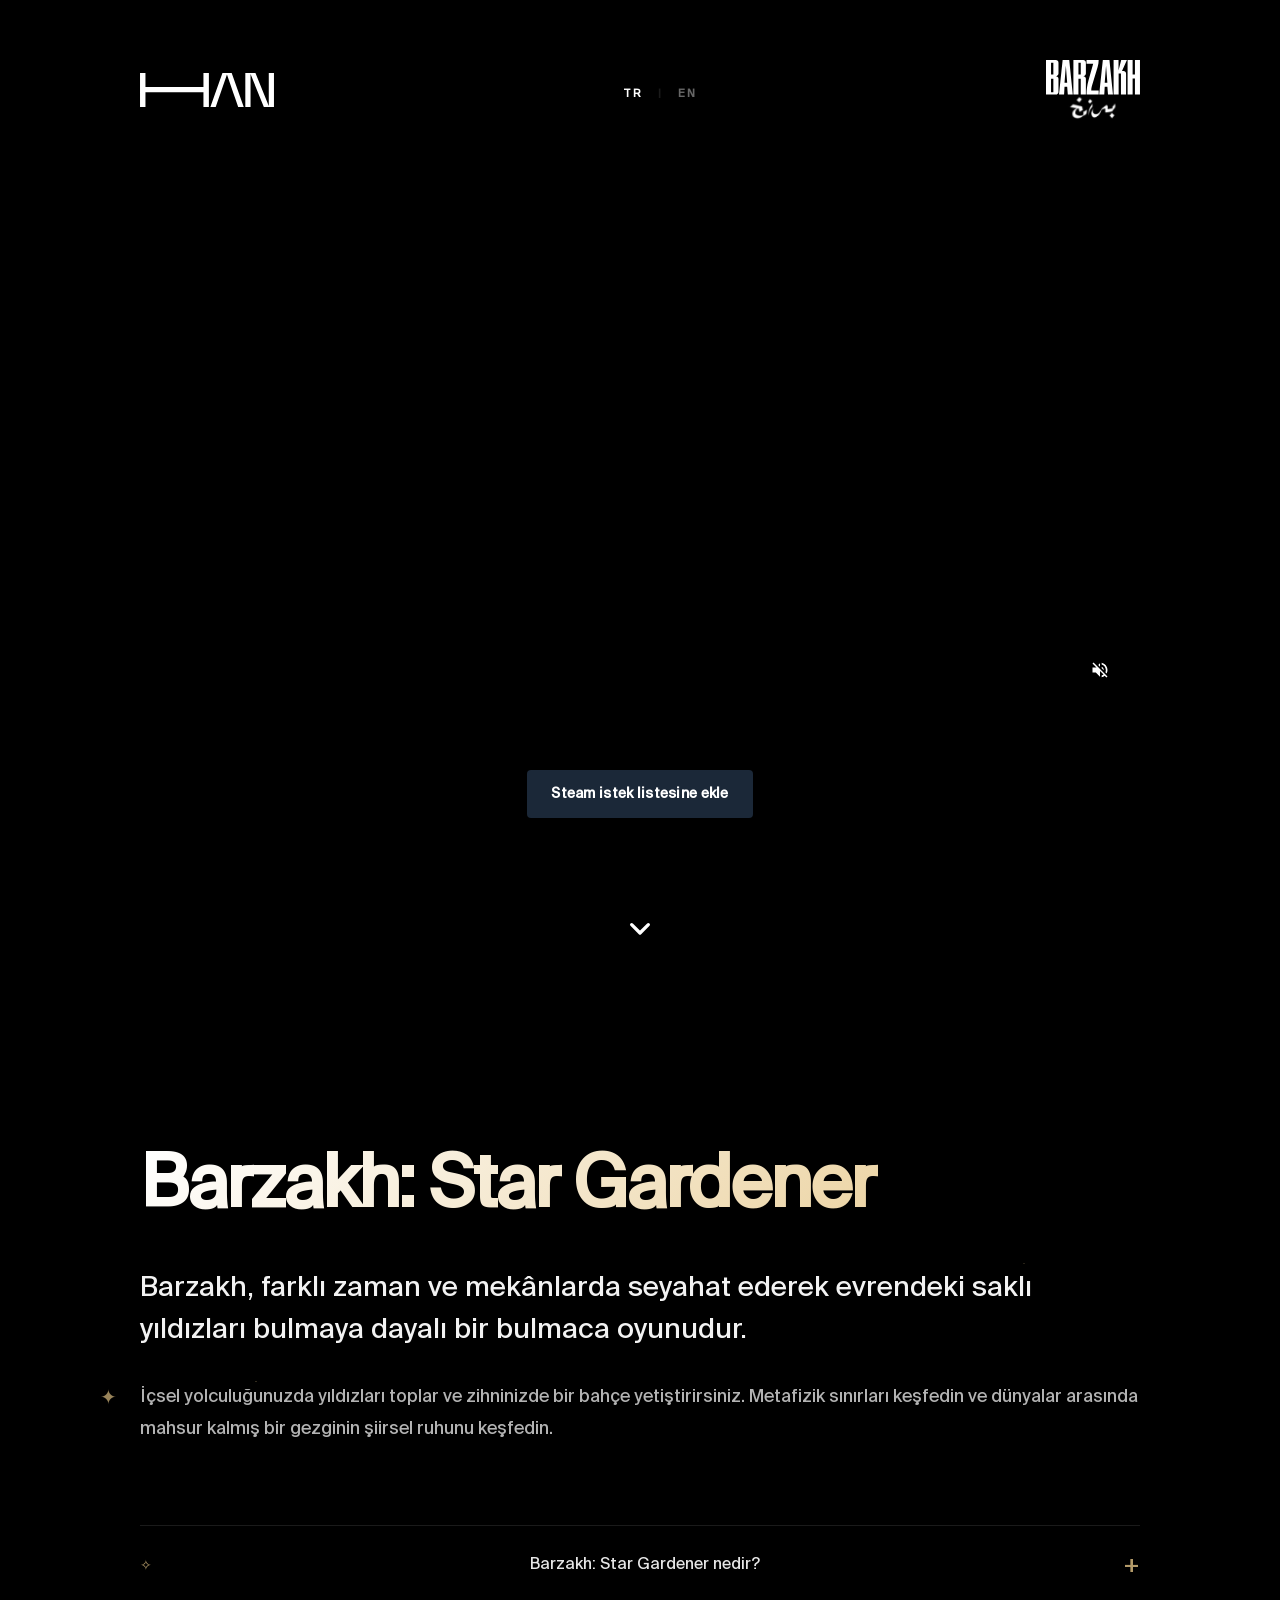
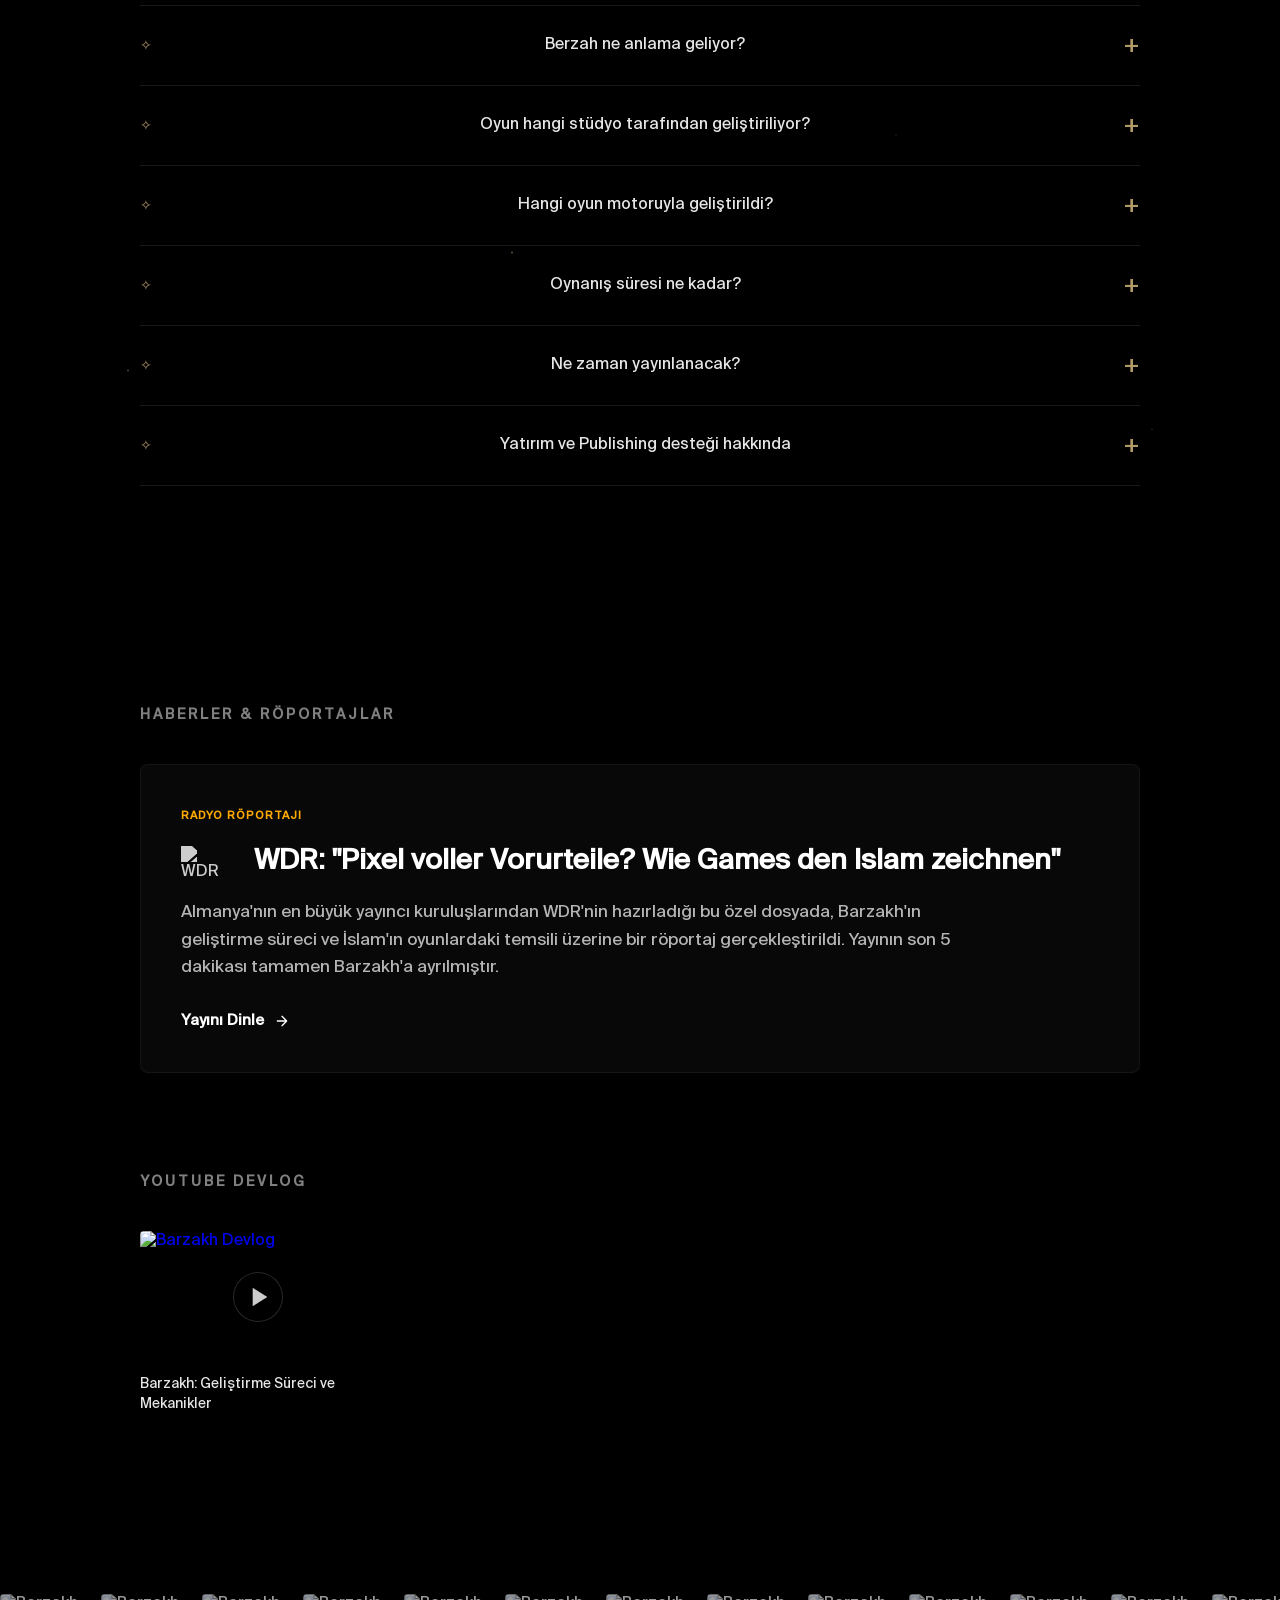
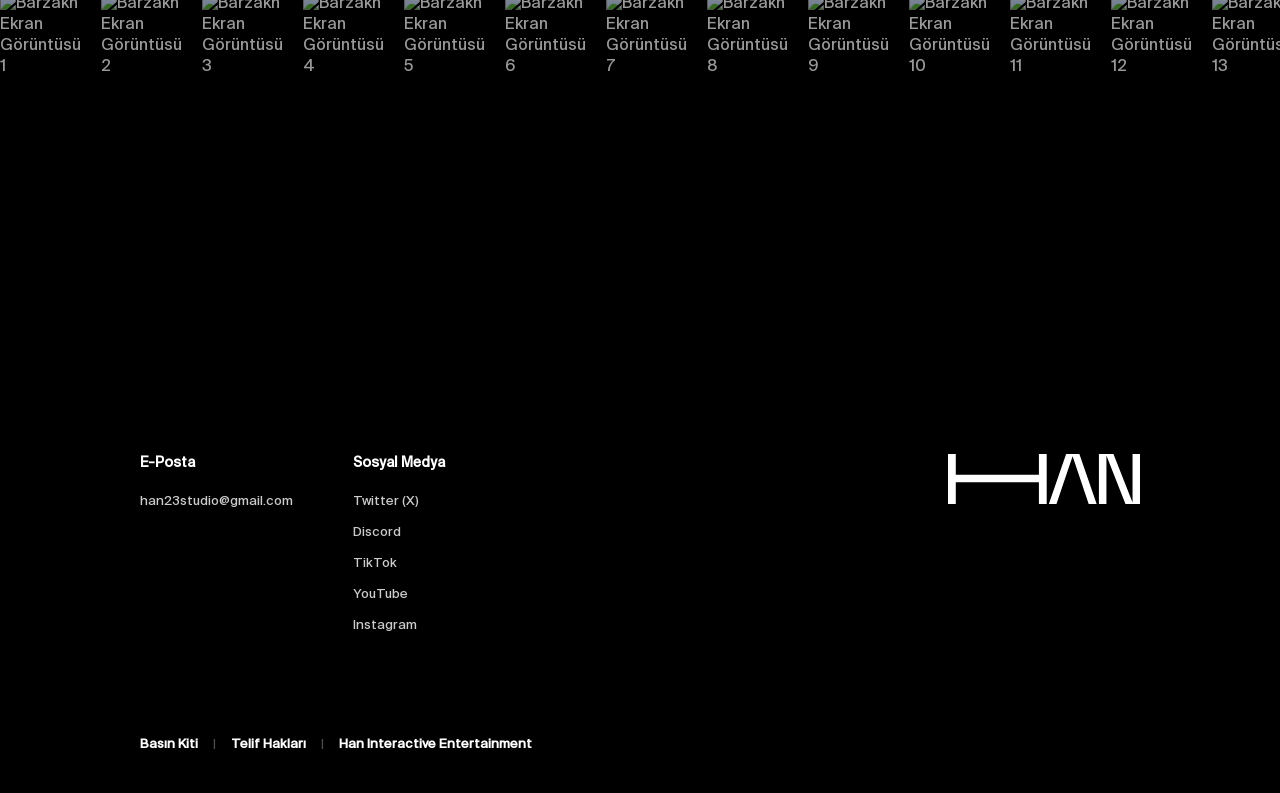
==== commit a08a1c49: "Reduce mobile initial payload" ====
--- a/index.html
+++ b/index.html
@@ -23,8 +23,6 @@
     <meta name="googlebot" content="index, follow">
     <link rel="preconnect" href="https://shared.akamai.steamstatic.com" crossorigin>
     <link rel="preconnect" href="https://store.steampowered.com" crossorigin>
-    <link rel="preconnect" href="https://cdnjs.cloudflare.com" crossorigin>
-    <link rel="preconnect" href="https://cdn.jsdelivr.net" crossorigin>
     <link rel="canonical" href="https://barzakh.emirhangungormez.com.tr/">
 
     <!-- Hreflang for Language Versions -->
@@ -71,6 +69,7 @@
     <link rel="shortcut icon" type="image/x-icon" href="favicon.ico">
     <link rel="apple-touch-icon" href="favicon.ico">
 
+    <link rel="preload" as="image" href="https://shared.akamai.steamstatic.com/store_item_assets/steam/apps/3849950/capsule_616x353.jpg" fetchpriority="high">
     <link rel="stylesheet" href="style.min.css?v=1.2">
 
     <!-- JSON-LD Structured Data for Google -->
@@ -166,9 +165,6 @@
     </script>
 
     <!-- GSAP & Lenis -->
-    <script src="https://cdnjs.cloudflare.com/ajax/libs/gsap/3.11.4/gsap.min.js" defer></script>
-    <script src="https://cdnjs.cloudflare.com/ajax/libs/gsap/3.11.4/ScrollTrigger.min.js" defer></script>
-    <script src="https://cdn.jsdelivr.net/npm/lenis@latest/dist/lenis.min.js" defer></script>
 </head>
 
 <body>
@@ -199,8 +195,8 @@
             <div class="central-content">
                 <div class="video-frame container-narrow">
                     <div class="custom-video-player" id="mainPlayer">
-                        <video autoplay loop muted playsinline preload="metadata" class="main-video">
-                            <source src="video/gameplay.mp4?v=1.1" type="video/mp4">
+                        <video loop muted playsinline preload="none" poster="https://shared.akamai.steamstatic.com/store_item_assets/steam/apps/3849950/capsule_616x353.jpg" class="main-video">
+                            <source data-src="video/gameplay.mp4?v=1.1" type="video/mp4">
                             <track kind="captions" src="captions/gameplay-tr.vtt" srclang="tr" label="Turkish">
                             Tarayıcınız video etiketini desteklemiyor.
                         </video>
@@ -229,12 +225,12 @@
 
                 <!-- Steam Store Widget -->
                 <div class="steam-official-widget">
-                    <iframe src="https://store.steampowered.com/widget/3849950/" title="Barzakh: Star Gardener Steam magaza bileseni" loading="lazy" frameborder="0" width="646"
-                        height="190"></iframe>
-                </div>
-            </div>
-
-            <button class="scroll-down" type="button" aria-label="Oyun detaylarina kaydir" onclick="lenis.scrollTo('#about-section')">
+                    <iframe data-src="https://store.steampowered.com/widget/3849950/" title="Barzakh: Star Gardener Steam magaza bileseni" loading="lazy" frameborder="0" width="646" height="190"></iframe>
+                    <a class="steam-widget-placeholder" href="https://store.steampowered.com/app/3849950/Barzakh_Star_Gardener/" target="_blank" rel="noopener noreferrer">Steam istek listesine ekle</a>
+                </div>
+            </div>
+
+            <button class="scroll-down" type="button" aria-label="Oyun detaylarina kaydir" onclick="scrollToSection('#about-section')">
                 <svg viewBox="0 0 24 24" fill="none" xmlns="http://www.w3.org/2000/svg">
                     <path d="M7 10L12 15L17 10" stroke="white" stroke-width="2" stroke-linecap="round"
                         stroke-linejoin="round" />
@@ -332,7 +328,7 @@
                             <span class="news-tag">Radyo Röportajı</span>
                             <div class="news-header">
                                 <img src="https://www1.wdr.de/resources/img/wdr/logo/wdr_logo.svg" alt="WDR Logosu"
-                                    class="news-brand-logo" width="120" height="68" loading="lazy" decoding="async">
+                                    class="news-brand-logo" width="120" height="68" loading="lazy" decoding="async" fetchpriority="low">
                                 <h3>WDR: "Pixel voller Vorurteile? Wie Games den Islam zeichnen"</h3>
                             </div>
                             <p>Almanya'nın en büyük yayıncı kuruluşlarından WDR'nin hazırladığı bu özel dosyada,
@@ -360,7 +356,7 @@
                 <div class="video-grid">
                     <a href="https://www.youtube.com/watch?v=dhsVbxH0BX4&t" target="_blank" class="video-card">
                         <div class="devlog-thumbnail">
-                            <img src="https://img.youtube.com/vi/dhsVbxH0BX4/maxresdefault.jpg" alt="Barzakh Devlog" width="1280" height="720" loading="lazy" decoding="async">
+                            <img src="https://img.youtube.com/vi/dhsVbxH0BX4/maxresdefault.jpg" alt="Barzakh Devlog" width="1280" height="720" loading="lazy" decoding="async" fetchpriority="low">
                             <div class="play-overlay">
                                 <svg viewBox="0 0 24 24" fill="currentColor" width="32" height="32">
                                     <path d="M8 5v14l11-7z" />
@@ -376,21 +372,21 @@
 
         <section id="gallery-section" class="gallery-section-new">
             <div class="photo-gallery">
-                <img src="https://shared.akamai.steamstatic.com/store_item_assets/steam/apps/3849950/1ad38ac4e50da80ff5eefc482cd856a1ffb41e84/ss_1ad38ac4e50da80ff5eefc482cd856a1ffb41e84.600x338.jpg" data-full="https://shared.akamai.steamstatic.com/store_item_assets/steam/apps/3849950/1ad38ac4e50da80ff5eefc482cd856a1ffb41e84/ss_1ad38ac4e50da80ff5eefc482cd856a1ffb41e84.1920x1080.jpg" alt="Barzakh Ekran Görüntüsü 1" width="600" height="338" loading="lazy" decoding="async">
-                <img src="https://shared.akamai.steamstatic.com/store_item_assets/steam/apps/3849950/76e8b17ea33e984e2f0d27e01e3b40aaf64c4efa/ss_76e8b17ea33e984e2f0d27e01e3b40aaf64c4efa.600x338.jpg" data-full="https://shared.akamai.steamstatic.com/store_item_assets/steam/apps/3849950/76e8b17ea33e984e2f0d27e01e3b40aaf64c4efa/ss_76e8b17ea33e984e2f0d27e01e3b40aaf64c4efa.1920x1080.jpg" alt="Barzakh Ekran Görüntüsü 2" width="600" height="338" loading="lazy" decoding="async">
-                <img src="https://shared.akamai.steamstatic.com/store_item_assets/steam/apps/3849950/e5718e46983fd5fa14628e8bccc7e39004843169/ss_e5718e46983fd5fa14628e8bccc7e39004843169.600x338.jpg" data-full="https://shared.akamai.steamstatic.com/store_item_assets/steam/apps/3849950/e5718e46983fd5fa14628e8bccc7e39004843169/ss_e5718e46983fd5fa14628e8bccc7e39004843169.1920x1080.jpg" alt="Barzakh Ekran Görüntüsü 3" width="600" height="338" loading="lazy" decoding="async">
-                <img src="https://shared.akamai.steamstatic.com/store_item_assets/steam/apps/3849950/b17c181b199a2d01db129ea48da59e91502fdbe8/ss_b17c181b199a2d01db129ea48da59e91502fdbe8.600x338.jpg" data-full="https://shared.akamai.steamstatic.com/store_item_assets/steam/apps/3849950/b17c181b199a2d01db129ea48da59e91502fdbe8/ss_b17c181b199a2d01db129ea48da59e91502fdbe8.1920x1080.jpg" alt="Barzakh Ekran Görüntüsü 4" width="600" height="338" loading="lazy" decoding="async">
-                <img src="https://shared.akamai.steamstatic.com/store_item_assets/steam/apps/3849950/a26e5159331029d1a8d2bb8bc5fcf0c1f23ad7a1/ss_a26e5159331029d1a8d2bb8bc5fcf0c1f23ad7a1.600x338.jpg" data-full="https://shared.akamai.steamstatic.com/store_item_assets/steam/apps/3849950/a26e5159331029d1a8d2bb8bc5fcf0c1f23ad7a1/ss_a26e5159331029d1a8d2bb8bc5fcf0c1f23ad7a1.1920x1080.jpg" alt="Barzakh Ekran Görüntüsü 5" width="600" height="338" loading="lazy" decoding="async">
-                <img src="https://shared.akamai.steamstatic.com/store_item_assets/steam/apps/3849950/1ff861a715651967d7e391915cbc1de0d195ba75/ss_1ff861a715651967d7e391915cbc1de0d195ba75.600x338.jpg" data-full="https://shared.akamai.steamstatic.com/store_item_assets/steam/apps/3849950/1ff861a715651967d7e391915cbc1de0d195ba75/ss_1ff861a715651967d7e391915cbc1de0d195ba75.1920x1080.jpg" alt="Barzakh Ekran Görüntüsü 6" width="600" height="338" loading="lazy" decoding="async">
-                <img src="https://shared.akamai.steamstatic.com/store_item_assets/steam/apps/3849950/94064a2cdcc64b4563f165d4ca4869a1d706505b/ss_94064a2cdcc64b4563f165d4ca4869a1d706505b.600x338.jpg" data-full="https://shared.akamai.steamstatic.com/store_item_assets/steam/apps/3849950/94064a2cdcc64b4563f165d4ca4869a1d706505b/ss_94064a2cdcc64b4563f165d4ca4869a1d706505b.1920x1080.jpg" alt="Barzakh Ekran Görüntüsü 7" width="600" height="338" loading="lazy" decoding="async">
-                <img src="https://shared.akamai.steamstatic.com/store_item_assets/steam/apps/3849950/77a9373d5f2ef2e32f333ce68f8c548a8d2ceefb/ss_77a9373d5f2ef2e32f333ce68f8c548a8d2ceefb.600x338.jpg" data-full="https://shared.akamai.steamstatic.com/store_item_assets/steam/apps/3849950/77a9373d5f2ef2e32f333ce68f8c548a8d2ceefb/ss_77a9373d5f2ef2e32f333ce68f8c548a8d2ceefb.1920x1080.jpg" alt="Barzakh Ekran Görüntüsü 8" width="600" height="338" loading="lazy" decoding="async">
-                <img src="https://shared.akamai.steamstatic.com/store_item_assets/steam/apps/3849950/d4722b24b46daf1932335abec9997f668c63980b/ss_d4722b24b46daf1932335abec9997f668c63980b.600x338.jpg" data-full="https://shared.akamai.steamstatic.com/store_item_assets/steam/apps/3849950/d4722b24b46daf1932335abec9997f668c63980b/ss_d4722b24b46daf1932335abec9997f668c63980b.1920x1080.jpg" alt="Barzakh Ekran Görüntüsü 9" width="600" height="338" loading="lazy" decoding="async">
-                <img src="https://shared.akamai.steamstatic.com/store_item_assets/steam/apps/3849950/629c227f7720cbbcd5533c2539f3c21e6bac807c/ss_629c227f7720cbbcd5533c2539f3c21e6bac807c.600x338.jpg" data-full="https://shared.akamai.steamstatic.com/store_item_assets/steam/apps/3849950/629c227f7720cbbcd5533c2539f3c21e6bac807c/ss_629c227f7720cbbcd5533c2539f3c21e6bac807c.1920x1080.jpg" alt="Barzakh Ekran Görüntüsü 10" width="600" height="338" loading="lazy" decoding="async">
-                <img src="https://shared.akamai.steamstatic.com/store_item_assets/steam/apps/3849950/c5fd383488ebcd3116d070364042dbc096ce756b/ss_c5fd383488ebcd3116d070364042dbc096ce756b.600x338.jpg" data-full="https://shared.akamai.steamstatic.com/store_item_assets/steam/apps/3849950/c5fd383488ebcd3116d070364042dbc096ce756b/ss_c5fd383488ebcd3116d070364042dbc096ce756b.1920x1080.jpg" alt="Barzakh Ekran Görüntüsü 11" width="600" height="338" loading="lazy" decoding="async">
-                <img src="https://shared.akamai.steamstatic.com/store_item_assets/steam/apps/3849950/f9c466d2a9928fa761d43a1d29dc4a2372423cc9/ss_f9c466d2a9928fa761d43a1d29dc4a2372423cc9.600x338.jpg" data-full="https://shared.akamai.steamstatic.com/store_item_assets/steam/apps/3849950/f9c466d2a9928fa761d43a1d29dc4a2372423cc9/ss_f9c466d2a9928fa761d43a1d29dc4a2372423cc9.1920x1080.jpg" alt="Barzakh Ekran Görüntüsü 12" width="600" height="338" loading="lazy" decoding="async">
-                <img src="https://shared.akamai.steamstatic.com/store_item_assets/steam/apps/3849950/69e80b5915e22aabd02376717e2d76ce362189e5/ss_69e80b5915e22aabd02376717e2d76ce362189e5.600x338.jpg" data-full="https://shared.akamai.steamstatic.com/store_item_assets/steam/apps/3849950/69e80b5915e22aabd02376717e2d76ce362189e5/ss_69e80b5915e22aabd02376717e2d76ce362189e5.1920x1080.jpg" alt="Barzakh Ekran Görüntüsü 13" width="600" height="338" loading="lazy" decoding="async">
-                <img src="https://shared.akamai.steamstatic.com/store_item_assets/steam/apps/3849950/1c65e294a5dd6db7e7cf3d94a93ac1bc3e42e994/ss_1c65e294a5dd6db7e7cf3d94a93ac1bc3e42e994.600x338.jpg" data-full="https://shared.akamai.steamstatic.com/store_item_assets/steam/apps/3849950/1c65e294a5dd6db7e7cf3d94a93ac1bc3e42e994/ss_1c65e294a5dd6db7e7cf3d94a93ac1bc3e42e994.1920x1080.jpg" alt="Barzakh Ekran Görüntüsü 14" width="600" height="338" loading="lazy" decoding="async">
-                <img src="https://shared.akamai.steamstatic.com/store_item_assets/steam/apps/3849950/84d7ccac61e94e829cbf9aab7d00a71c84e19be2/ss_84d7ccac61e94e829cbf9aab7d00a71c84e19be2.600x338.jpg" data-full="https://shared.akamai.steamstatic.com/store_item_assets/steam/apps/3849950/84d7ccac61e94e829cbf9aab7d00a71c84e19be2/ss_84d7ccac61e94e829cbf9aab7d00a71c84e19be2.1920x1080.jpg" alt="Barzakh Ekran Görüntüsü 15" width="600" height="338" loading="lazy" decoding="async">
+                <img src="https://shared.akamai.steamstatic.com/store_item_assets/steam/apps/3849950/1ad38ac4e50da80ff5eefc482cd856a1ffb41e84/ss_1ad38ac4e50da80ff5eefc482cd856a1ffb41e84.600x338.jpg" data-full="https://shared.akamai.steamstatic.com/store_item_assets/steam/apps/3849950/1ad38ac4e50da80ff5eefc482cd856a1ffb41e84/ss_1ad38ac4e50da80ff5eefc482cd856a1ffb41e84.1920x1080.jpg" alt="Barzakh Ekran Görüntüsü 1" width="600" height="338" loading="lazy" decoding="async" fetchpriority="low">
+                <img src="https://shared.akamai.steamstatic.com/store_item_assets/steam/apps/3849950/76e8b17ea33e984e2f0d27e01e3b40aaf64c4efa/ss_76e8b17ea33e984e2f0d27e01e3b40aaf64c4efa.600x338.jpg" data-full="https://shared.akamai.steamstatic.com/store_item_assets/steam/apps/3849950/76e8b17ea33e984e2f0d27e01e3b40aaf64c4efa/ss_76e8b17ea33e984e2f0d27e01e3b40aaf64c4efa.1920x1080.jpg" alt="Barzakh Ekran Görüntüsü 2" width="600" height="338" loading="lazy" decoding="async" fetchpriority="low">
+                <img src="https://shared.akamai.steamstatic.com/store_item_assets/steam/apps/3849950/e5718e46983fd5fa14628e8bccc7e39004843169/ss_e5718e46983fd5fa14628e8bccc7e39004843169.600x338.jpg" data-full="https://shared.akamai.steamstatic.com/store_item_assets/steam/apps/3849950/e5718e46983fd5fa14628e8bccc7e39004843169/ss_e5718e46983fd5fa14628e8bccc7e39004843169.1920x1080.jpg" alt="Barzakh Ekran Görüntüsü 3" width="600" height="338" loading="lazy" decoding="async" fetchpriority="low">
+                <img src="https://shared.akamai.steamstatic.com/store_item_assets/steam/apps/3849950/b17c181b199a2d01db129ea48da59e91502fdbe8/ss_b17c181b199a2d01db129ea48da59e91502fdbe8.600x338.jpg" data-full="https://shared.akamai.steamstatic.com/store_item_assets/steam/apps/3849950/b17c181b199a2d01db129ea48da59e91502fdbe8/ss_b17c181b199a2d01db129ea48da59e91502fdbe8.1920x1080.jpg" alt="Barzakh Ekran Görüntüsü 4" width="600" height="338" loading="lazy" decoding="async" fetchpriority="low">
+                <img src="https://shared.akamai.steamstatic.com/store_item_assets/steam/apps/3849950/a26e5159331029d1a8d2bb8bc5fcf0c1f23ad7a1/ss_a26e5159331029d1a8d2bb8bc5fcf0c1f23ad7a1.600x338.jpg" data-full="https://shared.akamai.steamstatic.com/store_item_assets/steam/apps/3849950/a26e5159331029d1a8d2bb8bc5fcf0c1f23ad7a1/ss_a26e5159331029d1a8d2bb8bc5fcf0c1f23ad7a1.1920x1080.jpg" alt="Barzakh Ekran Görüntüsü 5" width="600" height="338" loading="lazy" decoding="async" fetchpriority="low">
+                <img src="https://shared.akamai.steamstatic.com/store_item_assets/steam/apps/3849950/1ff861a715651967d7e391915cbc1de0d195ba75/ss_1ff861a715651967d7e391915cbc1de0d195ba75.600x338.jpg" data-full="https://shared.akamai.steamstatic.com/store_item_assets/steam/apps/3849950/1ff861a715651967d7e391915cbc1de0d195ba75/ss_1ff861a715651967d7e391915cbc1de0d195ba75.1920x1080.jpg" alt="Barzakh Ekran Görüntüsü 6" width="600" height="338" loading="lazy" decoding="async" fetchpriority="low">
+                <img src="https://shared.akamai.steamstatic.com/store_item_assets/steam/apps/3849950/94064a2cdcc64b4563f165d4ca4869a1d706505b/ss_94064a2cdcc64b4563f165d4ca4869a1d706505b.600x338.jpg" data-full="https://shared.akamai.steamstatic.com/store_item_assets/steam/apps/3849950/94064a2cdcc64b4563f165d4ca4869a1d706505b/ss_94064a2cdcc64b4563f165d4ca4869a1d706505b.1920x1080.jpg" alt="Barzakh Ekran Görüntüsü 7" width="600" height="338" loading="lazy" decoding="async" fetchpriority="low">
+                <img src="https://shared.akamai.steamstatic.com/store_item_assets/steam/apps/3849950/77a9373d5f2ef2e32f333ce68f8c548a8d2ceefb/ss_77a9373d5f2ef2e32f333ce68f8c548a8d2ceefb.600x338.jpg" data-full="https://shared.akamai.steamstatic.com/store_item_assets/steam/apps/3849950/77a9373d5f2ef2e32f333ce68f8c548a8d2ceefb/ss_77a9373d5f2ef2e32f333ce68f8c548a8d2ceefb.1920x1080.jpg" alt="Barzakh Ekran Görüntüsü 8" width="600" height="338" loading="lazy" decoding="async" fetchpriority="low">
+                <img src="https://shared.akamai.steamstatic.com/store_item_assets/steam/apps/3849950/d4722b24b46daf1932335abec9997f668c63980b/ss_d4722b24b46daf1932335abec9997f668c63980b.600x338.jpg" data-full="https://shared.akamai.steamstatic.com/store_item_assets/steam/apps/3849950/d4722b24b46daf1932335abec9997f668c63980b/ss_d4722b24b46daf1932335abec9997f668c63980b.1920x1080.jpg" alt="Barzakh Ekran Görüntüsü 9" width="600" height="338" loading="lazy" decoding="async" fetchpriority="low">
+                <img src="https://shared.akamai.steamstatic.com/store_item_assets/steam/apps/3849950/629c227f7720cbbcd5533c2539f3c21e6bac807c/ss_629c227f7720cbbcd5533c2539f3c21e6bac807c.600x338.jpg" data-full="https://shared.akamai.steamstatic.com/store_item_assets/steam/apps/3849950/629c227f7720cbbcd5533c2539f3c21e6bac807c/ss_629c227f7720cbbcd5533c2539f3c21e6bac807c.1920x1080.jpg" alt="Barzakh Ekran Görüntüsü 10" width="600" height="338" loading="lazy" decoding="async" fetchpriority="low">
+                <img src="https://shared.akamai.steamstatic.com/store_item_assets/steam/apps/3849950/c5fd383488ebcd3116d070364042dbc096ce756b/ss_c5fd383488ebcd3116d070364042dbc096ce756b.600x338.jpg" data-full="https://shared.akamai.steamstatic.com/store_item_assets/steam/apps/3849950/c5fd383488ebcd3116d070364042dbc096ce756b/ss_c5fd383488ebcd3116d070364042dbc096ce756b.1920x1080.jpg" alt="Barzakh Ekran Görüntüsü 11" width="600" height="338" loading="lazy" decoding="async" fetchpriority="low">
+                <img src="https://shared.akamai.steamstatic.com/store_item_assets/steam/apps/3849950/f9c466d2a9928fa761d43a1d29dc4a2372423cc9/ss_f9c466d2a9928fa761d43a1d29dc4a2372423cc9.600x338.jpg" data-full="https://shared.akamai.steamstatic.com/store_item_assets/steam/apps/3849950/f9c466d2a9928fa761d43a1d29dc4a2372423cc9/ss_f9c466d2a9928fa761d43a1d29dc4a2372423cc9.1920x1080.jpg" alt="Barzakh Ekran Görüntüsü 12" width="600" height="338" loading="lazy" decoding="async" fetchpriority="low">
+                <img src="https://shared.akamai.steamstatic.com/store_item_assets/steam/apps/3849950/69e80b5915e22aabd02376717e2d76ce362189e5/ss_69e80b5915e22aabd02376717e2d76ce362189e5.600x338.jpg" data-full="https://shared.akamai.steamstatic.com/store_item_assets/steam/apps/3849950/69e80b5915e22aabd02376717e2d76ce362189e5/ss_69e80b5915e22aabd02376717e2d76ce362189e5.1920x1080.jpg" alt="Barzakh Ekran Görüntüsü 13" width="600" height="338" loading="lazy" decoding="async" fetchpriority="low">
+                <img src="https://shared.akamai.steamstatic.com/store_item_assets/steam/apps/3849950/1c65e294a5dd6db7e7cf3d94a93ac1bc3e42e994/ss_1c65e294a5dd6db7e7cf3d94a93ac1bc3e42e994.600x338.jpg" data-full="https://shared.akamai.steamstatic.com/store_item_assets/steam/apps/3849950/1c65e294a5dd6db7e7cf3d94a93ac1bc3e42e994/ss_1c65e294a5dd6db7e7cf3d94a93ac1bc3e42e994.1920x1080.jpg" alt="Barzakh Ekran Görüntüsü 14" width="600" height="338" loading="lazy" decoding="async" fetchpriority="low">
+                <img src="https://shared.akamai.steamstatic.com/store_item_assets/steam/apps/3849950/84d7ccac61e94e829cbf9aab7d00a71c84e19be2/ss_84d7ccac61e94e829cbf9aab7d00a71c84e19be2.600x338.jpg" data-full="https://shared.akamai.steamstatic.com/store_item_assets/steam/apps/3849950/84d7ccac61e94e829cbf9aab7d00a71c84e19be2/ss_84d7ccac61e94e829cbf9aab7d00a71c84e19be2.1920x1080.jpg" alt="Barzakh Ekran Görüntüsü 15" width="600" height="338" loading="lazy" decoding="async" fetchpriority="low">
             </div>
         </section>
 
@@ -412,7 +408,7 @@
                     </div>
                 </div>
                 <div class="footer-col logo-col">
-                    <img src="img/logo/han.svg" alt="Han Logo" class="footer-logo" width="1729" height="451" loading="lazy" decoding="async">
+                    <img src="img/logo/han.svg" alt="Han Logo" class="footer-logo" width="1729" height="451" loading="lazy" decoding="async" fetchpriority="low">
                 </div>
             </div>
             <div class="container-narrow footer-bottom-row">
@@ -432,8 +428,8 @@
         <img class="lightbox-content" id="lightbox-img">
     </div>
 
-    <script src="steam-assets.js?v=1.2" defer></script>
-    <script src="script.js?v=1.3" defer></script>
+    <script src="steam-assets.js?v=1.3" defer></script>
+    <script src="script.js?v=1.5" defer></script>
 </body>
 
 </html>
--- a/style.min.css
+++ b/style.min.css
@@ -1 +1 @@
-@font-face{font-family:'Suisse International Book';src:url('fonts/Suisse_Intl_Book.ttf') format('truetype');font-weight:normal;font-style:normal;font-display:swap}*{margin:0;padding:0;box-sizing:border-box}body{background:#000;min-height:100vh;font-family:'Suisse International Book',sans-serif;color:#fff;overflow-x:hidden}.container-narrow{max-width:1000px;margin:0 auto;width:100%}.video-bg-container{position:fixed;top:0;left:0;width:100%;height:100%;z-index:-1;overflow:hidden}.bg-video{width:100%;height:100%;object-fit:cover;filter:brightness(0.4)}.overlay{position:absolute;top:0;left:0;width:100%;height:100%;background:radial-gradient(circle,transparent 20%,rgba(0,0,0,0.4) 100%)}.content-wrapper{position:relative;z-index:1}.hero-section{min-height:100vh;width:100%;display:flex;flex-direction:column;justify-content:space-between;padding:60px 0;position:relative}.header-nav{display:flex;justify-content:space-between;align-items:center;position:relative}.studio-logo img{height:35px;width:auto;object-fit:contain}.lang-switcher{display:flex;gap:15px;align-items:center;font-size:11px;font-weight:700;letter-spacing:2px;text-transform:uppercase}.lang-switcher a{color:rgba(255,255,255,0.4);text-decoration:none;transition:color 0.3s ease}.lang-switcher a:hover,.lang-switcher a.active{color:#fff}.lang-switcher span{color:rgba(255,255,255,0.1)}.game-logo img{height:60px;width:auto;object-fit:contain}.central-content{flex-grow:1;display:flex;flex-direction:column;justify-content:center;align-items:center;padding:20px 0;width:100%}.video-frame{width:100%;max-width:1000px;aspect-ratio:16 / 9;box-shadow:none;border:none;margin-bottom:30px;overflow:hidden;position:relative;border-radius:4px}.custom-video-player{position:relative;width:100%;height:100%;cursor:pointer}.main-video{width:100%;height:100%;object-fit:contain;object-position:center center;display:block}.video-overlay{position:absolute;top:0;left:0;width:100%;height:100%;display:flex;justify-content:center;align-items:center;background:rgba(0,0,0,0);transition:background 0.3s ease}.custom-video-player:hover .video-overlay{background:rgba(0,0,0,0.1)}.play-center-btn{background:rgba(255,255,255,0.1);backdrop-filter:blur(10px);border:1px solid rgba(255,255,255,0.2);color:white;width:80px;height:80px;border-radius:50%;display:flex;justify-content:center;align-items:center;cursor:pointer;transition:all 0.3s ease;opacity:0;transform:scale(0.8)}.custom-video-player:hover .play-center-btn{opacity:1;transform:scale(1)}.play-center-btn:hover{background:rgba(255,255,255,0.2);transform:scale(1.1) !important}.play-center-btn svg{width:40px;height:40px}.mute-corner-btn{position:absolute;bottom:20px;right:20px;background:rgba(0,0,0,0.5);border:none;color:white;width:40px;height:40px;border-radius:50%;display:flex;justify-content:center;align-items:center;cursor:pointer;transition:background 0.3s ease}.mute-corner-btn:hover{background:rgba(0,0,0,0.8)}.mute-corner-btn svg{width:20px;height:20px}.steam-official-widget{margin:30px auto 50px;width:100%;max-width:646px;display:flex;justify-content:center;position:relative;z-index:10}.steam-official-widget iframe{box-shadow:0 10px 30px rgba(0,0,0,0.5);border-radius:4px;background:#1b2838}@media (max-width:700px){.steam-official-widget{max-width:100%;width:100%;overflow-x:hidden}.steam-official-widget iframe{width:100% !important;height:190px !important;border:none}}.scroll-down{display:flex;justify-content:center;cursor:pointer;animation:bounce 2s infinite;padding:20px 0;background:none;border:0;color:inherit;width:100%}.scroll-down svg{width:40px;height:40px}@keyframes bounce{0%,20%,50%,80%,100%{transform:translateY(0)}40%{transform:translateY(-10px)}60%{transform:translateY(-5px)}}.news-section{padding:100px 0;background:transparent}.section-title{font-size:14px;text-transform:uppercase;letter-spacing:3px;color:rgba(255,255,255,0.5);margin-bottom:40px;text-align:left}.news-grid{display:grid;grid-template-columns:1fr;gap:30px}.news-card{background:rgba(255,255,255,0.03);border:1px solid rgba(255,255,255,0.05);border-radius:8px;padding:40px;transition:all 0.4s cubic-bezier(0.165,0.84,0.44,1)}.news-card:hover{background:rgba(255,255,255,0.05);border-color:rgba(255,255,255,0.1);transform:translateY(-5px)}.news-tag{display:inline-block;font-size:11px;font-weight:700;text-transform:uppercase;letter-spacing:1px;color:#ffaa00;margin-bottom:20px}.news-header{display:flex;align-items:center;gap:20px;margin-bottom:20px}.news-brand-logo{height:30px;width:auto;filter:brightness(0) invert(1);opacity:0.8}.news-card h3{font-size:28px;font-weight:700;margin:0}.news-card p{font-size:17px;line-height:1.6;color:rgba(255,255,255,0.7);margin-bottom:30px;max-width:800px}.news-link{display:inline-flex;align-items:center;gap:10px;color:#fff;text-decoration:none;font-weight:600;font-size:15px;transition:gap 0.3s ease}.news-link:hover{gap:15px}.video-grid{display:grid;grid-template-columns:repeat(4,1fr);gap:20px}.video-card{text-decoration:none;display:block;transition:transform 0.3s ease}.video-card:hover{transform:translateY(-5px)}.video-title{font-size:14px;font-weight:500;color:rgba(255,255,255,0.9);margin-top:12px;line-height:1.4;transition:color 0.3s ease}.video-card:hover .video-title{color:#fff}.devlog-thumbnail{position:relative;width:100%;aspect-ratio:16 / 9;overflow:hidden;border-radius:4px;background:#000}.devlog-thumbnail img{width:100%;height:100%;object-fit:cover;transition:transform 0.5s ease}.video-card:hover .devlog-thumbnail img{transform:scale(1.05)}.play-overlay{position:absolute;top:50%;left:50%;transform:translate(-50%,-50%);width:50px;height:50px;background:rgba(0,0,0,0.5);backdrop-filter:blur(5px);border-radius:50%;display:flex;justify-content:center;align-items:center;color:#fff;opacity:0.8;transition:all 0.3s ease;border:1px solid rgba(255,255,255,0.2)}.video-card:hover .play-overlay{opacity:1;background:#fff;color:#000}.about-section-new{padding:120px 0;background:transparent;position:relative;overflow:hidden}.about-section-new::before{content:'';position:absolute;top:0;left:0;right:0;bottom:0;background-image:radial-gradient(1px 1px at 20% 30%,rgba(255,220,150,0.4) 0%,transparent 100%),radial-gradient(1px 1px at 80% 20%,rgba(255,220,150,0.3) 0%,transparent 100%),radial-gradient(1.5px 1.5px at 40% 70%,rgba(255,220,150,0.5) 0%,transparent 100%),radial-gradient(1px 1px at 70% 60%,rgba(255,220,150,0.3) 0%,transparent 100%),radial-gradient(1.5px 1.5px at 10% 80%,rgba(255,220,150,0.4) 0%,transparent 100%),radial-gradient(1px 1px at 90% 85%,rgba(255,220,150,0.3) 0%,transparent 100%);animation:starTwinkle 8s ease-in-out infinite;pointer-events:none;z-index:0}@keyframes starTwinkle{0%,100%{opacity:0.6}50%{opacity:1}}.about-container{position:relative;z-index:1}.about-container h1{font-size:72px;font-weight:700;margin-bottom:40px;letter-spacing:-2px;line-height:1.1;background:linear-gradient(135deg,#fff 0%,rgba(255,220,150,0.9) 50%,#fff 100%);background-size:200% 200%;-webkit-background-clip:text;-webkit-text-fill-color:transparent;background-clip:text;animation:shimmer 6s ease-in-out infinite}@keyframes shimmer{0%,100%{background-position:0% 50%}50%{background-position:100% 50%}}.sub-title-main{font-size:28px;font-weight:400;line-height:1.5;margin-bottom:30px;color:rgba(255,255,255,0.95)}.about-description{font-size:18px;line-height:1.8;color:rgba(255,255,255,0.7);margin-bottom:80px;position:relative}.about-description::before{content:'✦';position:absolute;left:-40px;top:0;color:rgba(255,220,150,0.6);font-size:20px;animation:starPulse 3s ease-in-out infinite}@keyframes starPulse{0%,100%{opacity:0.4;transform:scale(1)}50%{opacity:1;transform:scale(1.2)}}.faq-accordion{display:flex;flex-direction:column;gap:0}.faq-item{border-bottom:1px solid rgba(255,255,255,0.1);overflow:hidden}.faq-item:first-child{border-top:1px solid rgba(255,255,255,0.1)}.faq-item summary{font-size:16px;color:rgba(255,255,255,0.9);padding:24px 0;cursor:pointer;list-style:none;display:flex;align-items:center;justify-content:space-between;gap:20px;transition:color 0.3s ease;font-weight:500}.faq-item summary::-webkit-details-marker{display:none}.faq-item summary::before{content:'✧';color:rgba(255,220,150,0.7);font-size:14px;margin-right:15px;transition:transform 0.3s ease}.faq-item summary::after{content:'+';font-size:24px;font-weight:300;color:rgba(255,220,150,0.7);transition:transform 0.3s ease;flex-shrink:0}.faq-item[open] summary::after{transform:rotate(45deg)}.faq-item[open] summary::before{transform:rotate(72deg);color:rgba(255,220,150,1)}.faq-item summary:hover{color:#fff}.faq-item summary:hover::before,.faq-item summary:hover::after{color:rgba(255,220,150,1)}.faq-item p{font-size:16px;color:rgba(255,255,255,0.7);line-height:1.8;padding:0 0 24px 29px;margin:0}.faq-grid{display:grid;grid-template-columns:repeat(2,1fr);gap:50px 60px}.faq-grid .faq-item h3{font-size:14px;text-transform:uppercase;color:rgba(255,220,150,0.9);margin-bottom:16px;letter-spacing:2px;font-weight:600}.faq-grid .faq-item p{padding:0}.gallery-section-new{padding:60px 0}.photo-gallery{display:flex;overflow-x:hidden;gap:20px;padding:20px 0}.photo-gallery img{width:500px;height:280px;aspect-ratio:16 / 9;object-fit:cover;border-radius:4px;filter:brightness(0.6);transition:all 0.4s ease;cursor:pointer}.photo-gallery img:hover{filter:brightness(1);transform:translateY(-5px)}.minimal-footer{padding:100px 0 40px 0;background:linear-gradient(to top,rgba(0,0,0,0.9) 0%,rgba(0,0,0,0.6) 50%,transparent 100%)}.footer-top-row{display:flex;justify-content:flex-start;align-items:flex-start;gap:60px;margin-bottom:80px}.footer-col h3{font-size:14px;font-weight:700;color:#fff;margin-bottom:20px;text-transform:capitalize}.footer-col p,.footer-col a{font-size:13px;color:rgba(255,255,255,0.8);line-height:1.6;text-decoration:none;transition:color 0.3s ease}.footer-col a:hover{color:#fff}.social-links-footer{display:flex;flex-direction:column;gap:10px}.social-links-footer a{position:relative;width:fit-content}.social-links-footer a::after{content:'';position:absolute;bottom:-2px;left:0;width:0;height:1px;background:#fff;transition:width 0.3s ease}.social-links-footer a:hover::after{width:100%}.logo-col{margin-left:auto;display:flex;flex-direction:column;align-items:flex-end;gap:12px}.footer-logo{height:50px;width:auto}.studio-name{font-size:10px;letter-spacing:2px;color:#555;font-weight:700}.footer-bottom-row{padding-top:20px;display:flex;align-items:center;gap:15px}.footer-divider{color:rgba(255,255,255,0.3);font-size:12px}.privacy-link{font-size:13px;color:#fff;text-decoration:none;font-weight:600;transition:opacity 0.3s ease}.privacy-link:hover{opacity:0.7}.lightbox{display:none;position:fixed;z-index:1000;left:0;top:0;width:100%;height:100%;background-color:rgba(0,0,0,0.95)}.lightbox.active{display:flex;align-items:center;justify-content:center}.lightbox-content{max-width:90%;max-height:90%;object-fit:contain}.lightbox .close-btn{position:absolute;top:30px;right:40px;color:white;font-size:40px;cursor:pointer}@media (max-width:1024px){.container-narrow{padding:0 40px}.about-container h1{font-size:48px}.sub-title-main{font-size:24px}.faq-grid{gap:40px}.video-grid{grid-template-columns:repeat(2,1fr)}}@media (max-width:768px){.container-narrow{padding:0 20px}.hero-section{padding:40px 0;min-height:auto}.header-nav{flex-direction:column;gap:20px;text-align:center}.studio-logo img{height:30px}.game-logo img{height:50px}.video-frame{aspect-ratio:16 / 9}.news-section{padding:60px 0}.news-card{padding:30px 20px}.news-card h3{font-size:22px}.news-header{flex-direction:column;align-items:flex-start;gap:10px}.video-grid{grid-template-columns:1fr;gap:30px}.about-container h1{font-size:36px;letter-spacing:-1px}.sub-title-main{font-size:20px}.about-description::before{display:none}.faq-grid{grid-template-columns:1fr;gap:30px}.footer-top-row{flex-direction:column;gap:40px;text-align:center}.social-links-footer{align-items:center}.social-links-footer a{width:auto}.logo-col{margin-left:0;align-items:center}.footer-bottom-row{flex-direction:column;gap:15px;text-align:center}.footer-divider{display:none}.photo-gallery img{width:260px;height:160px}.play-overlay{width:40px;height:40px;opacity:1}}@media (prefers-reduced-motion:reduce){*,*::before,*::after{animation-duration:0.001ms !important;animation-iteration-count:1 !important;scroll-behavior:auto !important;transition-duration:0.001ms !important}}@media (max-width:480px){.about-container h1{font-size:28px}.news-card h3{font-size:20px}.back-home-btn{padding:12px 20px;font-size:12px}}+@font-face{font-family:'Suisse International Book';src:url('fonts/Suisse_Intl_Book.ttf') format('truetype');font-weight:normal;font-style:normal;font-display:swap}*{margin:0;padding:0;box-sizing:border-box}body{background:#000;min-height:100vh;font-family:'Suisse International Book',sans-serif;color:#fff;overflow-x:hidden}.container-narrow{max-width:1000px;margin:0 auto;width:100%}.video-bg-container{position:fixed;top:0;left:0;width:100%;height:100%;z-index:-1;overflow:hidden}.bg-video{width:100%;height:100%;object-fit:cover;filter:brightness(0.4)}.overlay{position:absolute;top:0;left:0;width:100%;height:100%;background:radial-gradient(circle,transparent 20%,rgba(0,0,0,0.4) 100%)}.content-wrapper{position:relative;z-index:1}.hero-section{min-height:100vh;width:100%;display:flex;flex-direction:column;justify-content:space-between;padding:60px 0;position:relative}.header-nav{display:flex;justify-content:space-between;align-items:center;position:relative}.studio-logo img{height:35px;width:auto;object-fit:contain}.lang-switcher{display:flex;gap:15px;align-items:center;font-size:11px;font-weight:700;letter-spacing:2px;text-transform:uppercase}.lang-switcher a{color:rgba(255,255,255,0.4);text-decoration:none;transition:color 0.3s ease}.lang-switcher a:hover,.lang-switcher a.active{color:#fff}.lang-switcher span{color:rgba(255,255,255,0.1)}.game-logo img{height:60px;width:auto;object-fit:contain}.central-content{flex-grow:1;display:flex;flex-direction:column;justify-content:center;align-items:center;padding:20px 0;width:100%}.video-frame{width:100%;max-width:1000px;aspect-ratio:16 / 9;box-shadow:none;border:none;margin-bottom:30px;overflow:hidden;position:relative;border-radius:4px}.custom-video-player{position:relative;width:100%;height:100%;cursor:pointer}.main-video{width:100%;height:100%;object-fit:contain;object-position:center center;display:block}.video-overlay{position:absolute;top:0;left:0;width:100%;height:100%;display:flex;justify-content:center;align-items:center;background:rgba(0,0,0,0);transition:background 0.3s ease}.custom-video-player:hover .video-overlay{background:rgba(0,0,0,0.1)}.play-center-btn{background:rgba(255,255,255,0.1);backdrop-filter:blur(10px);border:1px solid rgba(255,255,255,0.2);color:white;width:80px;height:80px;border-radius:50%;display:flex;justify-content:center;align-items:center;cursor:pointer;transition:all 0.3s ease;opacity:0;transform:scale(0.8)}.custom-video-player:hover .play-center-btn{opacity:1;transform:scale(1)}.play-center-btn:hover{background:rgba(255,255,255,0.2);transform:scale(1.1) !important}.play-center-btn svg{width:40px;height:40px}.mute-corner-btn{position:absolute;bottom:20px;right:20px;background:rgba(0,0,0,0.5);border:none;color:white;width:40px;height:40px;border-radius:50%;display:flex;justify-content:center;align-items:center;cursor:pointer;transition:background 0.3s ease}.mute-corner-btn:hover{background:rgba(0,0,0,0.8)}.mute-corner-btn svg{width:20px;height:20px}.steam-official-widget{margin:30px auto 50px;width:100%;max-width:646px;display:flex;flex-direction:column;gap:12px;justify-content:center;align-items:center;position:relative;z-index:10}.steam-official-widget iframe{box-shadow:0 10px 30px rgba(0,0,0,0.5);border-radius:4px;background:#1b2838}.steam-official-widget iframe:not([src]){display:none}.steam-official-widget iframe[src]+.steam-widget-placeholder{display:none}.steam-widget-placeholder{display:inline-flex;align-items:center;justify-content:center;min-height:48px;padding:0 24px;border-radius:4px;background:#1b2838;color:#fff;font-size:14px;font-weight:700;letter-spacing:0.02em;text-decoration:none;box-shadow:0 10px 30px rgba(0,0,0,0.35)}.steam-widget-placeholder:hover{background:#24384d}@media (max-width:700px){.steam-official-widget{max-width:100%;width:100%;overflow-x:hidden}.steam-official-widget iframe{width:100% !important;height:190px !important;border:none}}.scroll-down{display:flex;justify-content:center;cursor:pointer;animation:bounce 2s infinite;padding:20px 0;background:none;border:0;color:inherit;width:100%}.scroll-down svg{width:40px;height:40px}@keyframes bounce{0%,20%,50%,80%,100%{transform:translateY(0)}40%{transform:translateY(-10px)}60%{transform:translateY(-5px)}}.news-section{padding:100px 0;background:transparent}.section-title{font-size:14px;text-transform:uppercase;letter-spacing:3px;color:rgba(255,255,255,0.5);margin-bottom:40px;text-align:left}.news-grid{display:grid;grid-template-columns:1fr;gap:30px}.news-card{background:rgba(255,255,255,0.03);border:1px solid rgba(255,255,255,0.05);border-radius:8px;padding:40px;transition:all 0.4s cubic-bezier(0.165,0.84,0.44,1)}.news-card:hover{background:rgba(255,255,255,0.05);border-color:rgba(255,255,255,0.1);transform:translateY(-5px)}.news-tag{display:inline-block;font-size:11px;font-weight:700;text-transform:uppercase;letter-spacing:1px;color:#ffaa00;margin-bottom:20px}.news-header{display:flex;align-items:center;gap:20px;margin-bottom:20px}.news-brand-logo{height:30px;width:auto;filter:brightness(0) invert(1);opacity:0.8}.news-card h3{font-size:28px;font-weight:700;margin:0}.news-card p{font-size:17px;line-height:1.6;color:rgba(255,255,255,0.7);margin-bottom:30px;max-width:800px}.news-link{display:inline-flex;align-items:center;gap:10px;color:#fff;text-decoration:none;font-weight:600;font-size:15px;transition:gap 0.3s ease}.news-link:hover{gap:15px}.video-grid{display:grid;grid-template-columns:repeat(4,1fr);gap:20px}.video-card{text-decoration:none;display:block;transition:transform 0.3s ease}.video-card:hover{transform:translateY(-5px)}.video-title{font-size:14px;font-weight:500;color:rgba(255,255,255,0.9);margin-top:12px;line-height:1.4;transition:color 0.3s ease}.video-card:hover .video-title{color:#fff}.devlog-thumbnail{position:relative;width:100%;aspect-ratio:16 / 9;overflow:hidden;border-radius:4px;background:#000}.devlog-thumbnail img{width:100%;height:100%;object-fit:cover;transition:transform 0.5s ease}.video-card:hover .devlog-thumbnail img{transform:scale(1.05)}.play-overlay{position:absolute;top:50%;left:50%;transform:translate(-50%,-50%);width:50px;height:50px;background:rgba(0,0,0,0.5);backdrop-filter:blur(5px);border-radius:50%;display:flex;justify-content:center;align-items:center;color:#fff;opacity:0.8;transition:all 0.3s ease;border:1px solid rgba(255,255,255,0.2)}.video-card:hover .play-overlay{opacity:1;background:#fff;color:#000}.about-section-new{padding:120px 0;background:transparent;position:relative;overflow:hidden}.about-section-new::before{content:'';position:absolute;top:0;left:0;right:0;bottom:0;background-image:radial-gradient(1px 1px at 20% 30%,rgba(255,220,150,0.4) 0%,transparent 100%),radial-gradient(1px 1px at 80% 20%,rgba(255,220,150,0.3) 0%,transparent 100%),radial-gradient(1.5px 1.5px at 40% 70%,rgba(255,220,150,0.5) 0%,transparent 100%),radial-gradient(1px 1px at 70% 60%,rgba(255,220,150,0.3) 0%,transparent 100%),radial-gradient(1.5px 1.5px at 10% 80%,rgba(255,220,150,0.4) 0%,transparent 100%),radial-gradient(1px 1px at 90% 85%,rgba(255,220,150,0.3) 0%,transparent 100%);animation:starTwinkle 8s ease-in-out infinite;pointer-events:none;z-index:0}@keyframes starTwinkle{0%,100%{opacity:0.6}50%{opacity:1}}.about-container{position:relative;z-index:1}.about-container h1{font-size:72px;font-weight:700;margin-bottom:40px;letter-spacing:-2px;line-height:1.1;background:linear-gradient(135deg,#fff 0%,rgba(255,220,150,0.9) 50%,#fff 100%);background-size:200% 200%;-webkit-background-clip:text;-webkit-text-fill-color:transparent;background-clip:text;animation:shimmer 6s ease-in-out infinite}@keyframes shimmer{0%,100%{background-position:0% 50%}50%{background-position:100% 50%}}.sub-title-main{font-size:28px;font-weight:400;line-height:1.5;margin-bottom:30px;color:rgba(255,255,255,0.95)}.about-description{font-size:18px;line-height:1.8;color:rgba(255,255,255,0.7);margin-bottom:80px;position:relative}.about-description::before{content:'✦';position:absolute;left:-40px;top:0;color:rgba(255,220,150,0.6);font-size:20px;animation:starPulse 3s ease-in-out infinite}@keyframes starPulse{0%,100%{opacity:0.4;transform:scale(1)}50%{opacity:1;transform:scale(1.2)}}.faq-accordion{display:flex;flex-direction:column;gap:0}.faq-item{border-bottom:1px solid rgba(255,255,255,0.1);overflow:hidden}.faq-item:first-child{border-top:1px solid rgba(255,255,255,0.1)}.faq-item summary{font-size:16px;color:rgba(255,255,255,0.9);padding:24px 0;cursor:pointer;list-style:none;display:flex;align-items:center;justify-content:space-between;gap:20px;transition:color 0.3s ease;font-weight:500}.faq-item summary::-webkit-details-marker{display:none}.faq-item summary::before{content:'✧';color:rgba(255,220,150,0.7);font-size:14px;margin-right:15px;transition:transform 0.3s ease}.faq-item summary::after{content:'+';font-size:24px;font-weight:300;color:rgba(255,220,150,0.7);transition:transform 0.3s ease;flex-shrink:0}.faq-item[open] summary::after{transform:rotate(45deg)}.faq-item[open] summary::before{transform:rotate(72deg);color:rgba(255,220,150,1)}.faq-item summary:hover{color:#fff}.faq-item summary:hover::before,.faq-item summary:hover::after{color:rgba(255,220,150,1)}.faq-item p{font-size:16px;color:rgba(255,255,255,0.7);line-height:1.8;padding:0 0 24px 29px;margin:0}.faq-grid{display:grid;grid-template-columns:repeat(2,1fr);gap:50px 60px}.faq-grid .faq-item h3{font-size:14px;text-transform:uppercase;color:rgba(255,220,150,0.9);margin-bottom:16px;letter-spacing:2px;font-weight:600}.faq-grid .faq-item p{padding:0}.gallery-section-new{padding:60px 0}.photo-gallery{display:flex;overflow-x:hidden;gap:20px;padding:20px 0}.photo-gallery img{width:500px;height:280px;aspect-ratio:16 / 9;object-fit:cover;border-radius:4px;filter:brightness(0.6);transition:all 0.4s ease;cursor:pointer}.photo-gallery img:hover{filter:brightness(1);transform:translateY(-5px)}.minimal-footer{padding:100px 0 40px 0;background:linear-gradient(to top,rgba(0,0,0,0.9) 0%,rgba(0,0,0,0.6) 50%,transparent 100%)}.footer-top-row{display:flex;justify-content:flex-start;align-items:flex-start;gap:60px;margin-bottom:80px}.footer-col h3{font-size:14px;font-weight:700;color:#fff;margin-bottom:20px;text-transform:capitalize}.footer-col p,.footer-col a{font-size:13px;color:rgba(255,255,255,0.8);line-height:1.6;text-decoration:none;transition:color 0.3s ease}.footer-col a:hover{color:#fff}.social-links-footer{display:flex;flex-direction:column;gap:10px}.social-links-footer a{position:relative;width:fit-content}.social-links-footer a::after{content:'';position:absolute;bottom:-2px;left:0;width:0;height:1px;background:#fff;transition:width 0.3s ease}.social-links-footer a:hover::after{width:100%}.logo-col{margin-left:auto;display:flex;flex-direction:column;align-items:flex-end;gap:12px}.footer-logo{height:50px;width:auto}.studio-name{font-size:10px;letter-spacing:2px;color:#555;font-weight:700}.footer-bottom-row{padding-top:20px;display:flex;align-items:center;gap:15px}.footer-divider{color:rgba(255,255,255,0.3);font-size:12px}.privacy-link{font-size:13px;color:#fff;text-decoration:none;font-weight:600;transition:opacity 0.3s ease}.privacy-link:hover{opacity:0.7}.lightbox{display:none;position:fixed;z-index:1000;left:0;top:0;width:100%;height:100%;background-color:rgba(0,0,0,0.95)}.lightbox.active{display:flex;align-items:center;justify-content:center}.lightbox-content{max-width:90%;max-height:90%;object-fit:contain}.lightbox .close-btn{position:absolute;top:30px;right:40px;color:white;font-size:40px;cursor:pointer}@media (max-width:1024px){.container-narrow{padding:0 40px}.about-container h1{font-size:48px}.sub-title-main{font-size:24px}.faq-grid{gap:40px}.video-grid{grid-template-columns:repeat(2,1fr)}}@media (max-width:768px){.container-narrow{padding:0 20px}.hero-section{padding:40px 0;min-height:auto}.header-nav{flex-direction:column;gap:20px;text-align:center}.studio-logo img{height:30px}.game-logo img{height:50px}.video-frame{aspect-ratio:16 / 9}.news-section{padding:60px 0}.news-card{padding:30px 20px}.news-card h3{font-size:22px}.news-header{flex-direction:column;align-items:flex-start;gap:10px}.video-grid{grid-template-columns:1fr;gap:30px}.about-container h1{font-size:36px;letter-spacing:-1px}.sub-title-main{font-size:20px}.about-description::before{display:none}.faq-grid{grid-template-columns:1fr;gap:30px}.footer-top-row{flex-direction:column;gap:40px;text-align:center}.social-links-footer{align-items:center}.social-links-footer a{width:auto}.logo-col{margin-left:0;align-items:center}.footer-bottom-row{flex-direction:column;gap:15px;text-align:center}.footer-divider{display:none}.photo-gallery img{width:260px;height:160px}.play-overlay{width:40px;height:40px;opacity:1}}@media (prefers-reduced-motion:reduce){*,*::before,*::after{animation-duration:0.001ms !important;animation-iteration-count:1 !important;scroll-behavior:auto !important;transition-duration:0.001ms !important}}@media (max-width:480px){.about-container h1{font-size:28px}.news-card h3{font-size:20px}.back-home-btn{padding:12px 20px;font-size:12px}}
